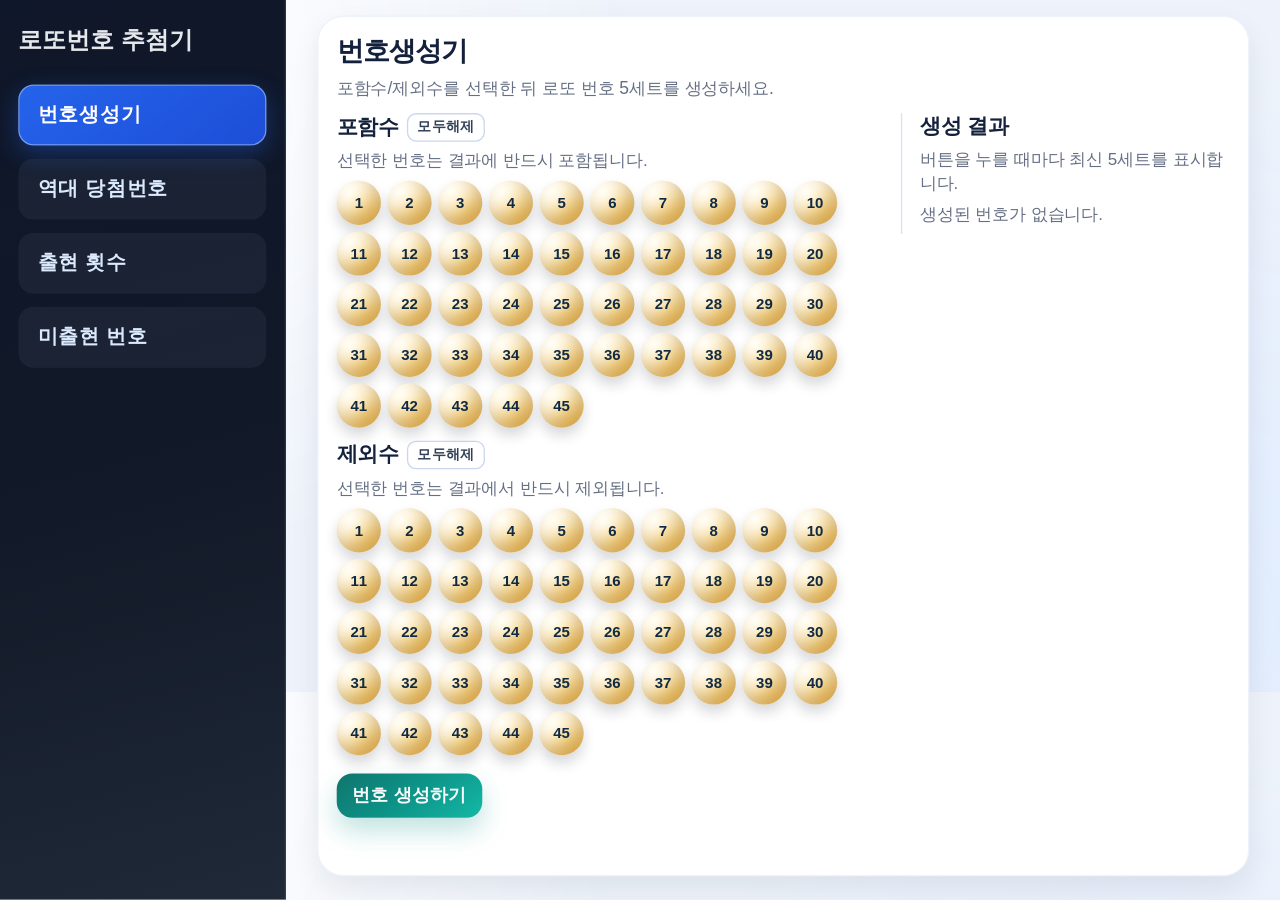
==== index.html @ a909a9fe "fix: optimize mobile-only layout without changing desktop" ====
<!DOCTYPE html>
<html lang="ko">
<head>
  <meta charset="UTF-8">
  <meta name="viewport" content="width=device-width, initial-scale=1.0">
  <title>로또번호 추첨기</title>
  <style>
    :root {
      --ui-scale: 1.3;
      --bg: #eef3fb;
      --panel: #ffffff;
      --sidebar-bg: #0f172a;
      --sidebar-active: #1d4ed8;
      --text: #14213d;
      --muted: #667085;
      --border: #d9e1ef;
      --warning: #d97706;
      --danger: #b91c1c;
      --success: #047857;
      --shadow: 0 10px 22px rgba(15, 23, 42, 0.08);
    }

    * {
      box-sizing: border-box;
    }

    body {
      margin: 0;
      font-family: "Noto Sans KR", "Malgun Gothic", "Apple SD Gothic Neo", sans-serif;
      color: var(--text);
      background:
        radial-gradient(circle at 10% 10%, #ffffff 0%, transparent 38%),
        radial-gradient(circle at 90% 90%, #e0ecff 0%, transparent 45%),
        var(--bg);
    }

    .app {
      min-height: calc(100vh / var(--ui-scale));
      display: flex;
      width: calc(100% / var(--ui-scale));
      transform: scale(var(--ui-scale));
      transform-origin: top left;
    }

    .sidebar {
      width: 220px;
      padding: 24px 16px;
      background: linear-gradient(165deg, #0f172a 0%, #111827 50%, #1f2937 100%);
      color: #e5e7eb;
      border-right: 1px solid rgba(148, 163, 184, 0.2);
    }

    .brand {
      margin: 0 0 22px;
      font-size: 1.15rem;
      font-weight: 700;
      letter-spacing: 0.02em;
    }

    .menu-list {
      display: flex;
      flex-direction: column;
      gap: 10px;
    }

    .menu-btn {
      width: 100%;
      padding: 12px 14px;
      border: 1px solid transparent;
      border-radius: 12px;
      background: rgba(148, 163, 184, 0.08);
      color: #dbeafe;
      text-align: left;
      font-size: 0.97rem;
      font-weight: 600;
      cursor: pointer;
      transition: all 0.18s ease;
    }

    .menu-btn:hover {
      background: rgba(148, 163, 184, 0.18);
      transform: translateY(-1px);
    }

    .menu-btn.active {
      background: linear-gradient(145deg, #2563eb 0%, #1d4ed8 100%);
      color: #ffffff;
      border-color: rgba(191, 219, 254, 0.5);
      box-shadow: 0 6px 18px rgba(37, 99, 235, 0.35);
    }

    main {
      flex: 1;
      padding: 18px clamp(12px, 2.2vw, 24px);
    }

    .content-card {
      width: min(1100px, 100%);
      margin: 0 auto;
      padding: clamp(14px, 2vw, 22px);
      border-radius: 20px;
      background: var(--panel);
      border: 1px solid #edf2fb;
      box-shadow: var(--shadow);
    }

    .page-title {
      margin: 0 0 6px;
      font-size: clamp(1.35rem, 2vw, 1.7rem);
      font-weight: 800;
    }

    .page-subtitle {
      margin: 0 0 14px;
      color: var(--muted);
      font-size: 0.9rem;
    }

    .generator-layout {
      display: grid;
      grid-template-columns: minmax(0, 1.65fr) minmax(240px, 1fr);
      gap: 16px;
      align-items: start;
    }

    .generator-controls {
      min-width: 0;
    }

    .generator-results-panel {
      min-width: 0;
      border-left: 1px solid var(--border);
      padding-left: 14px;
    }

    .number-group {
      margin-bottom: 14px;
    }

    .group-title-row {
      display: flex;
      align-items: center;
      justify-content: flex-start;
      gap: 6px;
      margin-bottom: 6px;
    }

    .group-header {
      margin: 0;
      font-size: 1rem;
      font-weight: 700;
    }

    .clear-group-btn {
      padding: 4px 8px;
      border: 1px solid #cad7ee;
      border-radius: 7px;
      background: #ffffff;
      color: #334155;
      font-size: 0.72rem;
      font-weight: 700;
      cursor: pointer;
      transition: all 0.15s ease;
    }

    .clear-group-btn:hover {
      background: #f2f6fd;
      border-color: #b8c9ea;
    }

    .group-hint {
      margin: 0 0 8px;
      color: var(--muted);
      font-size: 0.82rem;
    }

    .ball-grid {
      --ball-size: 40px;
      --ball-gap: 6px;
      display: grid;
      grid-template-columns: repeat(10, var(--ball-size));
      gap: var(--ball-gap);
      justify-content: start;
    }

    .ball-btn {
      width: var(--ball-size);
      height: var(--ball-size);
      margin: 0 auto;
      border: none;
      border-radius: 50%;
      font-size: 0.78rem;
      font-weight: 700;
      color: #102a43;
      cursor: pointer;
      position: relative;
      background: radial-gradient(circle at 28% 25%, #fffbe9 0%, #ffe39f 45%, #f5b53f 100%);
      box-shadow:
        inset -6px -8px 12px rgba(126, 84, 11, 0.28),
        inset 6px 8px 14px rgba(255, 255, 255, 0.7),
        0 6px 10px rgba(15, 23, 42, 0.17);
      transition: transform 0.14s ease, box-shadow 0.14s ease, filter 0.14s ease;
    }

    .ball-btn:hover {
      transform: translateY(-2px);
      filter: saturate(1.05);
    }

    .ball-btn:active {
      transform: translateY(0);
    }

    .ball-btn.include-selected {
      color: #f8fafc;
      background: radial-gradient(circle at 30% 28%, #dbeafe 0%, #3b82f6 52%, #1d4ed8 100%);
      box-shadow:
        inset -6px -8px 12px rgba(9, 43, 130, 0.35),
        inset 6px 8px 14px rgba(236, 245, 255, 0.45),
        0 8px 14px rgba(37, 99, 235, 0.36);
    }

    .ball-btn.exclude-selected {
      color: #fff7ed;
      background: radial-gradient(circle at 30% 28%, #fee2e2 0%, #ef4444 52%, #b91c1c 100%);
      box-shadow:
        inset -6px -8px 12px rgba(99, 11, 11, 0.38),
        inset 6px 8px 14px rgba(255, 243, 243, 0.36),
        0 8px 14px rgba(185, 28, 28, 0.33);
    }

    .generate-btn {
      margin-top: 4px;
      padding: 10px 16px;
      border: none;
      border-radius: 12px;
      background: linear-gradient(140deg, #0f766e 0%, #0d9488 50%, #14b8a6 100%);
      color: #f8fafc;
      font-size: 0.92rem;
      font-weight: 700;
      cursor: pointer;
      box-shadow: 0 10px 20px rgba(13, 148, 136, 0.26);
      transition: transform 0.16s ease, box-shadow 0.16s ease;
    }

    .generate-btn:hover {
      transform: translateY(-1px);
      box-shadow: 0 12px 24px rgba(13, 148, 136, 0.32);
    }

    .generate-btn:active {
      transform: translateY(0);
    }

    .message {
      min-height: 20px;
      margin: 8px 0 8px;
      font-size: 0.86rem;
      font-weight: 600;
    }

    .message.warning {
      color: var(--danger);
    }

    .message.info {
      color: var(--success);
    }

    .results {
      margin-top: 6px;
      display: grid;
      gap: 8px;
    }

    .results-title {
      margin: 0 0 6px;
      font-size: 1rem;
      font-weight: 700;
    }

    .result-row {
      padding: 8px 10px;
      border: 1px solid var(--border);
      border-radius: 12px;
      background: #f8fbff;
      display: flex;
      flex-wrap: nowrap;
      align-items: center;
      justify-content: space-between;
      gap: 8px;
    }

    .result-main {
      min-width: 0;
      display: flex;
      align-items: center;
      gap: 8px;
      flex: 1;
    }

    .result-label {
      min-width: 48px;
      font-size: 0.9rem;
      font-weight: 700;
      color: #1e3a8a;
    }

    .result-balls {
      display: flex;
      flex-wrap: wrap;
      gap: 6px;
    }

    .reroll-btn {
      flex-shrink: 0;
      margin-left: auto;
      padding: 6px 10px;
      border: 1px solid #c7d7f2;
      border-radius: 8px;
      background: #ffffff;
      color: #1d4ed8;
      font-size: 0.76rem;
      font-weight: 700;
      cursor: pointer;
      transition: all 0.15s ease;
    }

    .reroll-btn:hover {
      background: #eaf1ff;
      border-color: #aac3ee;
    }

    .mini-ball {
      width: 30px;
      height: 30px;
      border-radius: 50%;
      display: grid;
      place-items: center;
      font-size: 0.76rem;
      font-weight: 700;
      color: #ffffff;
      text-shadow: 0 1px 2px rgba(0, 0, 0, 0.2);
      background: radial-gradient(circle at 30% 28%, #ffe17f 0%, #f8b400 46%, #d59400 100%);
      box-shadow:
        inset -4px -5px 8px rgba(135, 94, 15, 0.3),
        inset 4px 5px 8px rgba(255, 248, 203, 0.62),
        0 3px 8px rgba(15, 23, 42, 0.14);
    }

    .mini-ball.range-1 {
      background: radial-gradient(circle at 30% 28%, #ffe17f 0%, #f8b400 46%, #d59400 100%);
      box-shadow:
        inset -4px -5px 8px rgba(135, 94, 15, 0.3),
        inset 4px 5px 8px rgba(255, 248, 203, 0.62),
        0 3px 8px rgba(15, 23, 42, 0.14);
    }

    .mini-ball.range-2 {
      background: radial-gradient(circle at 30% 28%, #86dcff 0%, #4db8eb 48%, #2a95c8 100%);
      box-shadow:
        inset -4px -5px 8px rgba(24, 111, 150, 0.35),
        inset 4px 5px 8px rgba(220, 244, 255, 0.58),
        0 3px 8px rgba(15, 23, 42, 0.14);
    }

    .mini-ball.range-3 {
      background: radial-gradient(circle at 30% 28%, #ff9fa7 0%, #f5656f 48%, #df4a55 100%);
      box-shadow:
        inset -4px -5px 8px rgba(145, 47, 55, 0.33),
        inset 4px 5px 8px rgba(255, 224, 228, 0.55),
        0 3px 8px rgba(15, 23, 42, 0.14);
    }

    .mini-ball.range-4 {
      background: radial-gradient(circle at 30% 28%, #c6cad1 0%, #969da7 48%, #787f88 100%);
      box-shadow:
        inset -4px -5px 8px rgba(83, 90, 101, 0.38),
        inset 4px 5px 8px rgba(236, 240, 246, 0.5),
        0 3px 8px rgba(15, 23, 42, 0.14);
    }

    .mini-ball.range-5 {
      background: radial-gradient(circle at 30% 28%, #b7ee70 0%, #8ecf3a 48%, #70ad23 100%);
      box-shadow:
        inset -4px -5px 8px rgba(75, 121, 26, 0.35),
        inset 4px 5px 8px rgba(234, 252, 208, 0.55),
        0 3px 8px rgba(15, 23, 42, 0.14);
    }

    .hidden {
      display: none;
    }

    .stats-status {
      min-height: 20px;
      margin: 4px 0 10px;
      font-size: 0.84rem;
      font-weight: 600;
      color: var(--muted);
    }

    .stats-status.loading {
      color: #1d4ed8;
    }

    .stats-status.warning {
      color: var(--danger);
    }

    .stats-list {
      display: grid;
      gap: 8px;
    }

    .stats-item {
      padding: 10px;
      border: 1px solid var(--border);
      border-radius: 12px;
      background: #f8fbff;
    }

    .stats-item-head {
      display: flex;
      align-items: baseline;
      justify-content: space-between;
      gap: 10px;
      margin-bottom: 8px;
    }

    .stats-round {
      font-size: 0.95rem;
      font-weight: 800;
      color: #1e3a8a;
    }

    .stats-date {
      font-size: 0.78rem;
      color: var(--muted);
    }

    .stats-number-row {
      display: flex;
      align-items: center;
      flex-wrap: wrap;
      gap: 6px;
    }

    .stats-plus {
      font-size: 0.82rem;
      font-weight: 700;
      color: #475569;
      margin: 0 1px;
    }

    .stats-empty {
      padding: 14px 10px;
      border: 1px dashed #cbd5e1;
      border-radius: 10px;
      text-align: center;
      color: #64748b;
      font-size: 0.85rem;
      font-weight: 600;
      background: #f8fafc;
    }

    .stats-sentinel {
      margin-top: 10px;
      padding: 10px 12px;
      border: 1px dashed #c5d3eb;
      border-radius: 10px;
      text-align: center;
      color: #5b6b82;
      font-size: 0.8rem;
      font-weight: 600;
      background: #f8fbff;
    }

    .frequency-toolbar {
      display: flex;
      align-items: center;
      gap: 8px;
      margin-bottom: 8px;
      flex-wrap: wrap;
    }

    .frequency-label {
      font-size: 0.84rem;
      font-weight: 700;
      color: #334155;
    }

    .frequency-select {
      min-width: 150px;
      padding: 7px 10px;
      border: 1px solid #cbd5e1;
      border-radius: 9px;
      background: #ffffff;
      color: #0f172a;
      font-size: 0.82rem;
      font-weight: 600;
      outline: none;
    }

    .frequency-select:focus {
      border-color: #4f8fe6;
      box-shadow: 0 0 0 3px rgba(79, 143, 230, 0.17);
    }

    .frequency-list {
      display: grid;
      grid-template-columns: repeat(10, minmax(0, 1fr));
      gap: 8px 6px;
    }

    .frequency-list .stats-empty {
      grid-column: 1 / -1;
    }

    .frequency-cell {
      display: flex;
      flex-direction: column;
      align-items: center;
      justify-content: center;
      gap: 4px;
      padding: 8px 4px;
      border: 1px solid var(--border);
      border-radius: 10px;
      background: #f8fbff;
    }

    .frequency-count-under {
      font-size: 0.74rem;
      font-weight: 800;
      color: #334155;
      line-height: 1.1;
      text-align: center;
    }

    .absence-list {
      display: grid;
      gap: 8px;
    }

    .absence-row {
      display: grid;
      grid-template-columns: 34px minmax(0, 1fr) 56px;
      align-items: center;
      gap: 10px;
      padding: 8px 10px;
      border: 1px solid var(--border);
      border-radius: 10px;
      background: #f8fbff;
    }

    .absence-bar-track {
      height: 10px;
      width: 100%;
      border-radius: 999px;
      background: #d8dee8;
      overflow: hidden;
    }

    .absence-bar-fill {
      height: 100%;
      border-radius: 999px;
      background: linear-gradient(90deg, #ff5b9c 0%, #ec4899 100%);
      box-shadow: 0 0 0 1px rgba(236, 72, 153, 0.15);
    }

    .absence-weeks {
      font-size: 0.84rem;
      font-weight: 800;
      color: #475569;
      text-align: right;
    }

    .absence-list .stats-empty {
      width: 100%;
    }

    /* 화면 높이가 낮은 데스크톱에서 스크롤 없이 버튼까지 보이도록 추가 압축한다. */
    @media (min-width: 901px) and (max-height: 920px) {
      .sidebar {
        padding: 18px 14px;
      }

      main {
        padding-top: 12px;
        padding-bottom: 12px;
      }

      .content-card {
        padding: 12px 14px;
      }

      .page-title {
        font-size: 1.28rem;
      }

      .page-subtitle {
        margin-bottom: 10px;
        font-size: 0.84rem;
      }

      .number-group {
        margin-bottom: 10px;
      }

      .group-hint {
        margin-bottom: 6px;
      }

      .clear-group-btn {
        padding: 3px 7px;
        font-size: 0.68rem;
      }

      .ball-grid {
        --ball-size: 34px;
        --ball-gap: 5px;
      }

      .ball-btn {
        font-size: 0.72rem;
      }

      .generate-btn {
        padding: 8px 12px;
        font-size: 0.86rem;
      }

      .message {
        min-height: 18px;
        margin-top: 6px;
      }

      .reroll-btn {
        padding: 5px 8px;
        font-size: 0.72rem;
      }
    }

    @media (max-width: 900px) {
      body {
        overflow-x: hidden;
      }

      .app {
        min-height: 100vh;
        width: 100%;
        transform: none;
        transform-origin: initial;
        flex-direction: column;
      }

      .sidebar {
        width: 100%;
        padding: 12px 10px 10px;
        border-right: none;
        border-bottom: 1px solid rgba(148, 163, 184, 0.2);
      }

      .brand {
        margin: 0 0 10px;
        font-size: 1rem;
      }

      .menu-list {
        flex-direction: row;
        gap: 6px;
        flex-wrap: wrap;
      }

      .menu-btn {
        text-align: center;
        padding: 9px 8px;
        font-size: 0.82rem;
        flex: 1 1 calc(50% - 3px);
      }

      main {
        padding: 12px 10px 14px;
      }

      .content-card {
        width: 100%;
        padding: 12px 10px;
        border-radius: 14px;
      }

      .page-title {
        font-size: 1.16rem;
      }

      .page-subtitle {
        font-size: 0.78rem;
        margin-bottom: 10px;
      }

      .generator-layout {
        grid-template-columns: 1fr;
        gap: 12px;
      }

      .generator-results-panel {
        border-left: none;
        border-top: 1px solid var(--border);
        padding-left: 0;
        padding-top: 12px;
      }

      .ball-grid {
        --ball-size: 26px;
        --ball-gap: 3px;
      }

      .ball-btn {
        font-size: 0.62rem;
      }

      .group-title-row {
        justify-content: space-between;
      }

      .group-hint {
        font-size: 0.76rem;
      }

      .clear-group-btn {
        padding: 4px 7px;
        font-size: 0.68rem;
      }

      .generate-btn {
        width: 100%;
      }

      .result-row {
        flex-wrap: wrap;
      }

      .result-main {
        width: 100%;
      }

      .reroll-btn {
        margin-left: 0;
      }

      .absence-row {
        grid-template-columns: 30px minmax(0, 1fr) 48px;
        gap: 8px;
        padding: 7px 8px;
      }

      .absence-weeks {
        font-size: 0.8rem;
      }

      .frequency-list {
        grid-template-columns: repeat(5, minmax(0, 1fr));
      }
    }

    @media (max-width: 480px) {
      .ball-grid {
        --ball-size: 23px;
        --ball-gap: 2px;
      }

      .ball-btn {
        font-size: 0.56rem;
      }

      .mini-ball {
        width: 26px;
        height: 26px;
        font-size: 0.68rem;
      }
    }
  </style>
</head>
<body>
  <div class="app">
    <aside class="sidebar">
      <h1 class="brand">로또번호 추첨기</h1>
      <nav class="menu-list" aria-label="메뉴">
        <button class="menu-btn active" data-menu="generator" type="button">번호생성기</button>
        <button class="menu-btn" data-menu="stats" type="button">역대 당첨번호</button>
        <button class="menu-btn" data-menu="frequency" type="button">출현 횟수</button>
        <button class="menu-btn" data-menu="absence" type="button">미출현 번호</button>
      </nav>
    </aside>

    <main>
      <section id="generatorView" class="content-card">
        <h2 class="page-title">번호생성기</h2>
        <p class="page-subtitle">포함수/제외수를 선택한 뒤 로또 번호 5세트를 생성하세요.</p>

        <div class="generator-layout">
          <div class="generator-controls">
            <div class="number-group">
              <div class="group-title-row">
                <h3 class="group-header">포함수</h3>
                <button id="includeClearBtn" class="clear-group-btn" type="button">모두해제</button>
              </div>
              <p class="group-hint">선택한 번호는 결과에 반드시 포함됩니다.</p>
              <div id="includeGrid" class="ball-grid" aria-label="포함수 선택"></div>
            </div>

            <div class="number-group">
              <div class="group-title-row">
                <h3 class="group-header">제외수</h3>
                <button id="excludeClearBtn" class="clear-group-btn" type="button">모두해제</button>
              </div>
              <p class="group-hint">선택한 번호는 결과에서 반드시 제외됩니다.</p>
              <div id="excludeGrid" class="ball-grid" aria-label="제외수 선택"></div>
            </div>

            <button id="generateBtn" class="generate-btn" type="button">번호 생성하기</button>
            <div id="message" class="message" role="status" aria-live="polite"></div>
          </div>

          <div class="generator-results-panel">
            <h3 class="results-title">생성 결과</h3>
            <p class="group-hint">버튼을 누를 때마다 최신 5세트를 표시합니다.</p>
            <div id="results" class="results" aria-label="생성 결과"></div>
          </div>
        </div>
      </section>

      <section id="statsView" class="content-card hidden">
        <h2 class="page-title">역대 당첨번호</h2>
        <p class="page-subtitle">최신 30회차부터 시작해, 아래로 스크롤하면 이전 회차를 30개씩 추가로 표시합니다.</p>
        <div id="statsStatus" class="stats-status">통계 데이터를 준비 중입니다.</div>
        <div id="statsList" class="stats-list" aria-label="역대 당첨번호 목록"></div>
        <div id="statsSentinel" class="stats-sentinel">아래로 스크롤하면 이전 회차를 더 불러옵니다.</div>
      </section>

      <section id="frequencyView" class="content-card hidden">
        <h2 class="page-title">출현 횟수</h2>
        <p class="page-subtitle">선택한 구간의 당첨번호(보너스 제외) 출현 횟수를 많은 순으로 보여줍니다.</p>
        <div class="frequency-toolbar">
          <label for="frequencyRange" class="frequency-label">조회 구간</label>
          <select id="frequencyRange" class="frequency-select" aria-label="출현 횟수 조회 구간">
            <option value="5">최근 5회차</option>
            <option value="10">최근 10회차</option>
            <option value="15">최근 15회차</option>
            <option value="30">최근 30회차</option>
            <option value="50">최근 50회차</option>
            <option value="100">최근 100회차</option>
            <option value="all" selected>전체회차</option>
          </select>
        </div>
        <div id="frequencyStatus" class="stats-status">출현 횟수 데이터를 준비 중입니다.</div>
        <div id="frequencyList" class="frequency-list" aria-label="출현 횟수 목록"></div>
      </section>

      <section id="absenceView" class="content-card hidden">
        <h2 class="page-title">미출현 번호</h2>
        <p class="page-subtitle">최신 회차 기준으로 각 번호가 최근 몇 주째 나오지 않았는지 내림차순으로 보여줍니다.</p>
        <div id="absenceStatus" class="stats-status">미출현 번호 데이터를 준비 중입니다.</div>
        <div id="absenceList" class="absence-list" aria-label="미출현 번호 목록"></div>
      </section>
    </main>
  </div>

  <script src="./lotto-history-snapshot.js"></script>
  <script>
    // 화면 상태와 선택 번호 상태를 한 곳에서 관리한다.
    const state = {
      activeMenu: "generator",
      includeSet: new Set(),
      excludeSet: new Set(),
      resultSets: [],
      alertMessage: "",
      statsHistory: [],
      statsLoaded: false,
      statsLoading: false,
      statsError: "",
      statsWarning: "",
      statsVisibleCount: 30,
      frequencyRange: "all"
    };

    const LOTTO_API_ENDPOINT = "https://www.dhlottery.co.kr/common.do?method=getLottoNumber&drwNo=";
    const STATS_SNAPSHOT_URL = "./lotto-history.json";
    const STATS_CACHE_KEY = "lotto-history-rounds-v2";
    const STATS_PAGE_SIZE = 30;

    const menuButtons = document.querySelectorAll(".menu-btn");
    const generatorView = document.getElementById("generatorView");
    const statsView = document.getElementById("statsView");
    const frequencyView = document.getElementById("frequencyView");
    const absenceView = document.getElementById("absenceView");
    const includeGrid = document.getElementById("includeGrid");
    const excludeGrid = document.getElementById("excludeGrid");
    const includeClearBtn = document.getElementById("includeClearBtn");
    const excludeClearBtn = document.getElementById("excludeClearBtn");
    const generateBtn = document.getElementById("generateBtn");
    const messageEl = document.getElementById("message");
    const resultsEl = document.getElementById("results");
    const statsStatusEl = document.getElementById("statsStatus");
    const statsListEl = document.getElementById("statsList");
    const statsSentinelEl = document.getElementById("statsSentinel");
    const frequencyRangeEl = document.getElementById("frequencyRange");
    const frequencyStatusEl = document.getElementById("frequencyStatus");
    const frequencyListEl = document.getElementById("frequencyList");
    const absenceStatusEl = document.getElementById("absenceStatus");
    const absenceListEl = document.getElementById("absenceList");
    let statsObserver = null;

    // 1~45 번호 공 버튼을 만들어 각 영역에 렌더링한다.
    function buildBallGrid(container, type) {
      const fragment = document.createDocumentFragment();

      for (let num = 1; num <= 45; num += 1) {
        const button = document.createElement("button");
        button.type = "button";
        button.className = "ball-btn";
        button.textContent = String(num);
        button.dataset.number = String(num);
        button.dataset.type = type;
        button.setAttribute("aria-label", `${type === "include" ? "포함수" : "제외수"} ${num}`);
        fragment.appendChild(button);
      }

      container.appendChild(fragment);
    }

    // 포함수/제외수 선택 상태를 버튼 스타일에 반영한다.
    function renderBallSelections() {
      includeGrid.querySelectorAll(".ball-btn").forEach((btn) => {
        const number = Number(btn.dataset.number);
        btn.classList.toggle("include-selected", state.includeSet.has(number));
      });

      excludeGrid.querySelectorAll(".ball-btn").forEach((btn) => {
        const number = Number(btn.dataset.number);
        btn.classList.toggle("exclude-selected", state.excludeSet.has(number));
      });
    }

    function renderMenu() {
      menuButtons.forEach((btn) => {
        btn.classList.toggle("active", btn.dataset.menu === state.activeMenu);
      });

      generatorView.classList.toggle("hidden", state.activeMenu !== "generator");
      statsView.classList.toggle("hidden", state.activeMenu !== "stats");
      frequencyView.classList.toggle("hidden", state.activeMenu !== "frequency");
      absenceView.classList.toggle("hidden", state.activeMenu !== "absence");
    }

    function showMessage(text, mode = "warning") {
      state.alertMessage = text;
      messageEl.textContent = text;
      messageEl.className = `message ${mode}`;
    }

    function clearMessage() {
      state.alertMessage = "";
      messageEl.textContent = "";
      messageEl.className = "message";
    }

    function setStatsStatus(text, mode = "") {
      statsStatusEl.textContent = text;
      statsStatusEl.className = `stats-status${mode ? ` ${mode}` : ""}`;
    }

    function setFrequencyStatus(text, mode = "") {
      frequencyStatusEl.textContent = text;
      frequencyStatusEl.className = `stats-status${mode ? ` ${mode}` : ""}`;
    }

    function setAbsenceStatus(text, mode = "") {
      absenceStatusEl.textContent = text;
      absenceStatusEl.className = `stats-status${mode ? ` ${mode}` : ""}`;
    }

    function loadStatsCache() {
      try {
        const raw = localStorage.getItem(STATS_CACHE_KEY);
        if (!raw) {
          return;
        }

        const parsed = JSON.parse(raw);
        if (!Array.isArray(parsed.rounds)) {
          return;
        }

        const sanitized = parsed.rounds
          .map((item) => ({
            round: Number(item.round),
            date: String(item.date || ""),
            numbers: Array.isArray(item.numbers) ? item.numbers.map((n) => Number(n)).filter((n) => Number.isInteger(n)) : [],
            bonus: Number(item.bonus)
          }))
          .filter((item) => Number.isInteger(item.round) && item.round > 0 && item.numbers.length === 6 && Number.isInteger(item.bonus))
          .sort((a, b) => a.round - b.round);

        state.statsHistory = sanitized;
        state.statsLoaded = sanitized.length > 0;
      } catch (_) {
        // 캐시 파싱 실패 시 무시하고 새로 로드한다.
      }
    }

    function normalizeStatsRounds(rounds) {
      return rounds
        .map((item) => ({
          round: Number(item.round),
          date: String(item.date || ""),
          numbers: Array.isArray(item.numbers) ? item.numbers.map((n) => Number(n)).filter((n) => Number.isInteger(n)) : [],
          bonus: Number(item.bonus)
        }))
        .filter((item) => Number.isInteger(item.round) && item.round > 0 && item.numbers.length === 6 && Number.isInteger(item.bonus))
        .sort((a, b) => a.round - b.round);
    }

    async function loadStatsSnapshot() {
      // 1) file:// 환경에서도 안정적으로 동작하도록 JS 전역 스냅샷을 먼저 사용한다.
      const inlineSnapshot = typeof window !== "undefined" ? window.LOTTO_HISTORY_SNAPSHOT : null;
      if (inlineSnapshot && Array.isArray(inlineSnapshot.rounds)) {
        const sanitizedInline = normalizeStatsRounds(inlineSnapshot.rounds);
        if (sanitizedInline.length > 0) {
          state.statsHistory = sanitizedInline;
          state.statsLoaded = true;
          saveStatsCache();
          return;
        }
      }

      // 2) 전역 스냅샷이 없을 때만 JSON 파일 fetch를 시도한다.
      const response = await fetch(STATS_SNAPSHOT_URL, { cache: "no-store" });
      if (!response.ok) {
        throw new Error("로컬 스냅샷 파일을 읽을 수 없습니다.");
      }

      const parsed = await response.json();
      if (!parsed || !Array.isArray(parsed.rounds)) {
        throw new Error("로컬 스냅샷 형식이 올바르지 않습니다.");
      }

      const sanitized = normalizeStatsRounds(parsed.rounds);

      if (sanitized.length === 0) {
        throw new Error("로컬 스냅샷에 유효한 회차 데이터가 없습니다.");
      }

      state.statsHistory = sanitized;
      state.statsLoaded = true;
      saveStatsCache();
    }

    function saveStatsCache() {
      try {
        localStorage.setItem(
          STATS_CACHE_KEY,
          JSON.stringify({
            savedAt: new Date().toISOString(),
            rounds: state.statsHistory
          })
        );
      } catch (_) {
        // 저장 공간 부족 등의 오류는 무시한다.
      }
    }

    function mergeStatsHistory(nextRounds) {
      const map = new Map();
      state.statsHistory.forEach((item) => {
        map.set(item.round, item);
      });
      nextRounds.forEach((item) => {
        map.set(item.round, item);
      });
      state.statsHistory = [...map.values()].sort((a, b) => a.round - b.round);
    }

    async function fetchLottoRound(roundNo) {
      const response = await fetch(`${LOTTO_API_ENDPOINT}${roundNo}`, { cache: "no-store" });
      const raw = await response.text();

      if (raw.trim().startsWith("<")) {
        throw new Error("동행복권 서버가 JSON 대신 차단/대기 HTML을 반환했습니다.");
      }

      let data;
      try {
        data = JSON.parse(raw);
      } catch (_) {
        throw new Error("동행복권 응답이 JSON 형식이 아니어서 데이터를 읽을 수 없습니다.");
      }

      if (data.returnValue !== "success") {
        return null;
      }

      const numbers = [
        Number(data.drwtNo1),
        Number(data.drwtNo2),
        Number(data.drwtNo3),
        Number(data.drwtNo4),
        Number(data.drwtNo5),
        Number(data.drwtNo6)
      ];
      const bonus = Number(data.bnusNo);
      const round = Number(data.drwNo);

      if (!Number.isInteger(round) || round <= 0 || numbers.some((n) => !Number.isInteger(n)) || !Number.isInteger(bonus)) {
        return null;
      }

      return {
        round,
        date: String(data.drwNoDate || ""),
        numbers: numbers.sort((a, b) => a - b),
        bonus
      };
    }

    async function fetchAllRoundsFrom(startRound) {
      const collected = [];
      let roundNo = startRound;
      let failStreak = 0;

      while (failStreak < 2) {
        const roundData = await fetchLottoRound(roundNo);

        if (!roundData) {
          failStreak += 1;
          roundNo += 1;
          continue;
        }

        failStreak = 0;
        collected.push(roundData);
        roundNo += 1;

        // 장시간 루프에서 브라우저가 멈춘 것처럼 보이지 않도록 주기적으로 양보한다.
        if (collected.length % 20 === 0) {
          await new Promise((resolve) => setTimeout(resolve, 0));
        }
      }

      return collected;
    }

    function renderStats() {
      statsListEl.innerHTML = "";
      const totalCount = state.statsHistory.length;
      const visibleCount = Math.min(state.statsVisibleCount, totalCount);

      if (state.statsLoading) {
        const loadedCount = totalCount;
        const loadingText = loadedCount > 0
          ? `1회차부터 전체 회차 데이터를 확인 중입니다... (현재 ${loadedCount}회차 확보)`
          : "1회차부터 전체 회차 데이터를 불러오는 중입니다...";
        setStatsStatus(loadingText, "loading");
      } else if (state.statsError) {
        setStatsStatus(state.statsError, "warning");
      } else if (state.statsWarning) {
        setStatsStatus(state.statsWarning, "warning");
      } else if (state.statsLoaded) {
        if (visibleCount < totalCount) {
          setStatsStatus(`총 ${totalCount}회차 중 최신 ${visibleCount}회차를 표시 중입니다. 아래로 스크롤하면 30개씩 더 표시됩니다.`);
        } else {
          setStatsStatus(`총 ${totalCount}회차 전체를 표시 중입니다.`);
        }
      } else {
        setStatsStatus("통계 데이터를 아직 불러오지 않았습니다.");
      }

      const sortedByLatest = [...state.statsHistory].sort((a, b) => b.round - a.round);
      const visibleRounds = sortedByLatest.slice(0, visibleCount);

      if (visibleRounds.length === 0) {
        const empty = document.createElement("div");
        empty.className = "stats-empty";
        empty.textContent = "표시할 통계 데이터가 없습니다.";
        statsListEl.appendChild(empty);
        statsSentinelEl.classList.add("hidden");
        return;
      }

      visibleRounds.forEach((roundData) => {
        const card = document.createElement("article");
        card.className = "stats-item";

        const head = document.createElement("div");
        head.className = "stats-item-head";

        const round = document.createElement("strong");
        round.className = "stats-round";
        round.textContent = `${roundData.round}회`;

        const date = document.createElement("span");
        date.className = "stats-date";
        date.textContent = roundData.date;

        const numberRow = document.createElement("div");
        numberRow.className = "stats-number-row";

        roundData.numbers.forEach((num) => {
          const ball = document.createElement("span");
          ball.className = `mini-ball ${getMiniBallRangeClass(num)}`;
          ball.textContent = String(num);
          numberRow.appendChild(ball);
        });

        const plus = document.createElement("span");
        plus.className = "stats-plus";
        plus.textContent = "+";

        const bonusBall = document.createElement("span");
        bonusBall.className = `mini-ball ${getMiniBallRangeClass(roundData.bonus)}`;
        bonusBall.textContent = String(roundData.bonus);

        numberRow.appendChild(plus);
        numberRow.appendChild(bonusBall);
        head.appendChild(round);
        head.appendChild(date);
        card.appendChild(head);
        card.appendChild(numberRow);
        statsListEl.appendChild(card);
      });

      if (visibleCount < totalCount) {
        statsSentinelEl.classList.remove("hidden");
        statsSentinelEl.textContent = `아래로 스크롤하면 이전 회차 30개를 더 표시합니다. (${visibleCount}/${totalCount})`;
      } else {
        statsSentinelEl.classList.remove("hidden");
        statsSentinelEl.textContent = `모든 회차를 표시했습니다. (${totalCount}/${totalCount})`;
      }
    }

    function expandStatsVisibleCount() {
      if (state.statsLoading) {
        return false;
      }

      const totalCount = state.statsHistory.length;
      if (state.statsVisibleCount >= totalCount) {
        return false;
      }

      state.statsVisibleCount = Math.min(totalCount, state.statsVisibleCount + STATS_PAGE_SIZE);
      renderStats();
      return true;
    }

    function getFrequencyTargetRounds() {
      const latestSorted = [...state.statsHistory].sort((a, b) => b.round - a.round);
      if (state.frequencyRange === "all") {
        return latestSorted;
      }

      const count = Number(state.frequencyRange);
      if (!Number.isInteger(count) || count <= 0) {
        return latestSorted;
      }

      return latestSorted.slice(0, count);
    }

    function renderFrequency() {
      frequencyListEl.innerHTML = "";

      if (state.statsLoading) {
        setFrequencyStatus("회차 데이터를 불러오는 중입니다...", "loading");
        return;
      }

      if (state.statsError) {
        setFrequencyStatus(state.statsError, "warning");
        return;
      }

      if (state.statsHistory.length === 0) {
        setFrequencyStatus("출현 횟수 데이터를 아직 불러오지 않았습니다.");
        const empty = document.createElement("div");
        empty.className = "stats-empty";
        empty.textContent = "표시할 데이터가 없습니다.";
        frequencyListEl.appendChild(empty);
        return;
      }

      const targetRounds = getFrequencyTargetRounds();
      const counts = Array(46).fill(0);

      targetRounds.forEach((roundData) => {
        roundData.numbers.forEach((num) => {
          if (num >= 1 && num <= 45) {
            counts[num] += 1;
          }
        });
      });

      const rows = [];
      for (let num = 1; num <= 45; num += 1) {
        rows.push({ number: num, count: counts[num] });
      }

      rows.sort((a, b) => {
        if (b.count !== a.count) {
          return b.count - a.count;
        }
        return a.number - b.number;
      });

      const rangeLabel = state.frequencyRange === "all"
        ? "전체회차"
        : `최근 ${state.frequencyRange}회차`;
      const firstRound = targetRounds[targetRounds.length - 1]?.round;
      const lastRound = targetRounds[0]?.round;
      const warningSuffix = state.statsWarning ? ` (${state.statsWarning})` : "";
      if (firstRound && lastRound) {
        setFrequencyStatus(`${rangeLabel} 기준 (${firstRound}회~${lastRound}회) 출현 횟수입니다.${warningSuffix}`);
      } else {
        setFrequencyStatus(`${rangeLabel} 기준 출현 횟수입니다.${warningSuffix}`);
      }

      rows.forEach((row) => {
        const cell = document.createElement("div");
        cell.className = "frequency-cell";

        const ball = document.createElement("span");
        ball.className = `mini-ball ${getMiniBallRangeClass(row.number)}`;
        ball.textContent = String(row.number);

        const count = document.createElement("span");
        count.className = "frequency-count-under";
        count.textContent = `${row.count}회`;

        cell.appendChild(ball);
        cell.appendChild(count);
        frequencyListEl.appendChild(cell);
      });
    }

    function renderAbsence() {
      absenceListEl.innerHTML = "";

      if (state.statsLoading) {
        setAbsenceStatus("회차 데이터를 불러오는 중입니다...", "loading");
        return;
      }

      if (state.statsError) {
        setAbsenceStatus(state.statsError, "warning");
        return;
      }

      if (state.statsHistory.length === 0) {
        setAbsenceStatus("미출현 번호 데이터를 아직 불러오지 않았습니다.");
        const empty = document.createElement("div");
        empty.className = "stats-empty";
        empty.textContent = "표시할 데이터가 없습니다.";
        absenceListEl.appendChild(empty);
        return;
      }

      const latestSorted = [...state.statsHistory].sort((a, b) => b.round - a.round);
      const rows = [];

      for (let num = 1; num <= 45; num += 1) {
        let missingWeeks = latestSorted.length;

        for (let idx = 0; idx < latestSorted.length; idx += 1) {
          if (latestSorted[idx].numbers.includes(num)) {
            missingWeeks = idx;
            break;
          }
        }

        rows.push({ number: num, missingWeeks });
      }

      rows.sort((a, b) => {
        if (b.missingWeeks !== a.missingWeeks) {
          return b.missingWeeks - a.missingWeeks;
        }
        return a.number - b.number;
      });

      const latestRound = latestSorted[0]?.round;
      const warningSuffix = state.statsWarning ? ` (${state.statsWarning})` : "";
      if (latestRound) {
        setAbsenceStatus(`최신 ${latestRound}회차 기준 미출현 기간(주) 순위입니다.${warningSuffix}`);
      } else {
        setAbsenceStatus(`미출현 기간(주) 순위입니다.${warningSuffix}`);
      }

      const maxMissingWeeks = rows[0]?.missingWeeks || 0;

      rows.forEach((row) => {
        const rowEl = document.createElement("div");
        rowEl.className = "absence-row";

        const ball = document.createElement("span");
        ball.className = `mini-ball ${getMiniBallRangeClass(row.number)}`;
        ball.textContent = String(row.number);

        const track = document.createElement("div");
        track.className = "absence-bar-track";

        const fill = document.createElement("div");
        fill.className = "absence-bar-fill";
        const ratio = maxMissingWeeks === 0 ? 0 : (row.missingWeeks / maxMissingWeeks) * 100;
        const visibleRatio = row.missingWeeks > 0 ? Math.max(ratio, 4) : 0;
        fill.style.width = `${visibleRatio}%`;
        track.appendChild(fill);

        const missing = document.createElement("span");
        missing.className = "absence-weeks";
        missing.textContent = `${row.missingWeeks}주`;

        rowEl.appendChild(ball);
        rowEl.appendChild(track);
        rowEl.appendChild(missing);
        absenceListEl.appendChild(rowEl);
      });
    }

    function initStatsInfiniteScroll() {
      if (!statsSentinelEl || typeof IntersectionObserver !== "function") {
        return;
      }

      statsObserver = new IntersectionObserver(
        (entries) => {
          const hit = entries.some((entry) => entry.isIntersecting);
          if (!hit || state.activeMenu !== "stats") {
            return;
          }
          expandStatsVisibleCount();
        },
        {
          root: null,
          rootMargin: "0px 0px 280px 0px",
          threshold: 0
        }
      );

      statsObserver.observe(statsSentinelEl);
    }

    async function ensureStatsDataLoaded() {
      if (state.statsLoading) {
        return;
      }

      if (state.statsVisibleCount < STATS_PAGE_SIZE) {
        state.statsVisibleCount = STATS_PAGE_SIZE;
      }

      if (state.statsHistory.length === 0 && !state.statsLoaded) {
        loadStatsCache();
      }

      if (state.statsHistory.length === 0 && !state.statsLoaded) {
        try {
          await loadStatsSnapshot();
        } catch (_) {
          // 스냅샷 로드 실패 시 공식 API만으로 계속 시도한다.
        }
      }

      state.statsError = "";
      state.statsWarning = "";
      renderStats();
      state.statsLoading = true;
      renderStats();

      try {
        const startRound = state.statsHistory.length > 0
          ? state.statsHistory[state.statsHistory.length - 1].round + 1
          : 1;

        const fetched = await fetchAllRoundsFrom(startRound);
        if (fetched.length > 0) {
          mergeStatsHistory(fetched);
          saveStatsCache();
        }

        if (state.statsHistory.length === 0) {
          state.statsError = "통계 데이터를 불러오지 못했습니다. 잠시 후 다시 시도해 주세요.";
        } else {
          state.statsLoaded = true;
        }
      } catch (error) {
        if (state.statsHistory.length > 0) {
          state.statsLoaded = true;
          const lastRound = state.statsHistory[state.statsHistory.length - 1].round;
          state.statsWarning = `동행복권 서버 응답 제한으로 저장된 데이터(${lastRound}회차 기준)를 표시합니다.`;
        } else {
          const isNetworkLike = error instanceof TypeError;
          state.statsError = isNetworkLike
            ? "통계 데이터를 불러오지 못했습니다. 네트워크 또는 CORS 제한을 확인해 주세요."
            : String(error.message || "통계 데이터를 불러오지 못했습니다.");
        }
      } finally {
        state.statsLoading = false;
        renderStats();
        renderFrequency();
        renderAbsence();
      }
    }

    // 생성 결과 번호를 5개 구간(1-10, 11-20, 21-30, 31-40, 41-45) 색상으로 매핑한다.
    function getMiniBallRangeClass(number) {
      if (number <= 10) return "range-1";
      if (number <= 20) return "range-2";
      if (number <= 30) return "range-3";
      if (number <= 40) return "range-4";
      return "range-5";
    }

    function renderResults() {
      resultsEl.innerHTML = "";

      if (state.resultSets.length === 0) {
        const emptyText = document.createElement("p");
        emptyText.className = "group-hint";
        emptyText.textContent = "생성된 번호가 없습니다.";
        resultsEl.appendChild(emptyText);
        return;
      }

      state.resultSets.forEach((set, idx) => {
        const row = document.createElement("div");
        row.className = "result-row";

        const rowMain = document.createElement("div");
        rowMain.className = "result-main";

        const label = document.createElement("span");
        label.className = "result-label";
        label.textContent = `${idx + 1}세트`;

        const balls = document.createElement("div");
        balls.className = "result-balls";

        set.forEach((number) => {
          const miniBall = document.createElement("span");
          miniBall.className = `mini-ball ${getMiniBallRangeClass(number)}`;
          miniBall.textContent = String(number);
          balls.appendChild(miniBall);
        });

        const rerollButton = document.createElement("button");
        rerollButton.type = "button";
        rerollButton.className = "reroll-btn";
        rerollButton.dataset.index = String(idx);
        rerollButton.textContent = "다시 생성";

        rowMain.appendChild(label);
        rowMain.appendChild(balls);
        row.appendChild(rowMain);
        row.appendChild(rerollButton);
        resultsEl.appendChild(row);
      });
    }

    // 배열에서 count개를 겹치지 않게 무작위로 뽑는다.
    function pickRandomUnique(source, count) {
      const pool = [...source];

      for (let i = pool.length - 1; i > 0; i -= 1) {
        const j = Math.floor(Math.random() * (i + 1));
        [pool[i], pool[j]] = [pool[j], pool[i]];
      }

      return pool.slice(0, count);
    }

    // 현재 포함수/제외수 기준으로 번호 1세트를 만들 수 있는지 검증한다.
    function getGenerationBase() {
      const includeNumbers = [...state.includeSet];
      const includeCount = includeNumbers.length;

      if (includeCount > 6) {
        return { ok: false, error: "포함수는 최대 6개까지 선택할 수 있습니다." };
      }

      const needed = 6 - includeCount;
      const candidatePool = [];

      for (let num = 1; num <= 45; num += 1) {
        if (!state.includeSet.has(num) && !state.excludeSet.has(num)) {
          candidatePool.push(num);
        }
      }

      if (candidatePool.length < needed) {
        return { ok: false, error: "포함수/제외수 조건으로는 번호를 6개 채울 수 없습니다." };
      }

      return { ok: true, includeNumbers, candidatePool, needed };
    }

    // 검증된 기반 정보에서 번호 1세트를 생성한다.
    function buildOneSet(base) {
      const randomNumbers = pickRandomUnique(base.candidatePool, base.needed);
      return [...base.includeNumbers, ...randomNumbers].sort((a, b) => a - b);
    }

    // 번호 버튼 클릭 시 포함수/제외수 중복을 자동 해제해 충돌을 막는다.
    function handleBallClick(event) {
      const target = event.target;
      if (!(target instanceof HTMLButtonElement)) {
        return;
      }

      const number = Number(target.dataset.number);
      const type = target.dataset.type;

      if (type === "include") {
        if (state.includeSet.has(number)) {
          state.includeSet.delete(number);
        } else {
          state.includeSet.add(number);
          state.excludeSet.delete(number);
        }
      } else {
        if (state.excludeSet.has(number)) {
          state.excludeSet.delete(number);
        } else {
          state.excludeSet.add(number);
          state.includeSet.delete(number);
        }
      }

      clearMessage();
      renderBallSelections();
    }

    function clearNumberGroup(type) {
      if (type === "include") {
        state.includeSet.clear();
      } else if (type === "exclude") {
        state.excludeSet.clear();
      } else {
        return;
      }

      clearMessage();
      renderBallSelections();
    }

    function regenerateSingleSet(index) {
      if (index < 0 || index >= state.resultSets.length) {
        return;
      }

      const base = getGenerationBase();
      if (!base.ok) {
        showMessage(base.error, "warning");
        return;
      }

      state.resultSets[index] = buildOneSet(base);
      renderResults();
      showMessage(`${index + 1}세트를 다시 생성했습니다.`, "info");
    }

    function handleResultActionClick(event) {
      const target = event.target;
      if (!(target instanceof HTMLButtonElement)) {
        return;
      }

      if (!target.classList.contains("reroll-btn")) {
        return;
      }

      const index = Number(target.dataset.index);
      if (Number.isNaN(index)) {
        return;
      }

      regenerateSingleSet(index);
    }

    function generateSets() {
      const base = getGenerationBase();
      if (!base.ok) {
        state.resultSets = [];
        renderResults();
        showMessage(base.error, "warning");
        return;
      }

      const sets = [];

      for (let i = 0; i < 5; i += 1) {
        sets.push(buildOneSet(base));
      }

      state.resultSets = sets;
      renderResults();
      showMessage("번호 5세트를 생성했습니다.", "info");
    }

    function initMenu() {
      menuButtons.forEach((btn) => {
        btn.addEventListener("click", () => {
          state.activeMenu = btn.dataset.menu || "generator";
          renderMenu();
          if (
            state.activeMenu === "stats"
            || state.activeMenu === "frequency"
            || state.activeMenu === "absence"
          ) {
            ensureStatsDataLoaded();
          }
          if (state.activeMenu === "frequency") {
            renderFrequency();
          }
          if (state.activeMenu === "absence") {
            renderAbsence();
          }
        });
      });
    }

    function init() {
      buildBallGrid(includeGrid, "include");
      buildBallGrid(excludeGrid, "exclude");
      includeGrid.addEventListener("click", handleBallClick);
      excludeGrid.addEventListener("click", handleBallClick);
      includeClearBtn.addEventListener("click", () => clearNumberGroup("include"));
      excludeClearBtn.addEventListener("click", () => clearNumberGroup("exclude"));
      generateBtn.addEventListener("click", generateSets);
      resultsEl.addEventListener("click", handleResultActionClick);
      frequencyRangeEl.addEventListener("change", () => {
        state.frequencyRange = frequencyRangeEl.value;
        renderFrequency();
      });
      initMenu();
      initStatsInfiniteScroll();
      renderMenu();
      renderBallSelections();
      renderResults();
      renderStats();
      renderFrequency();
      renderAbsence();
    }

    init();
  </script>
</body>
</html>
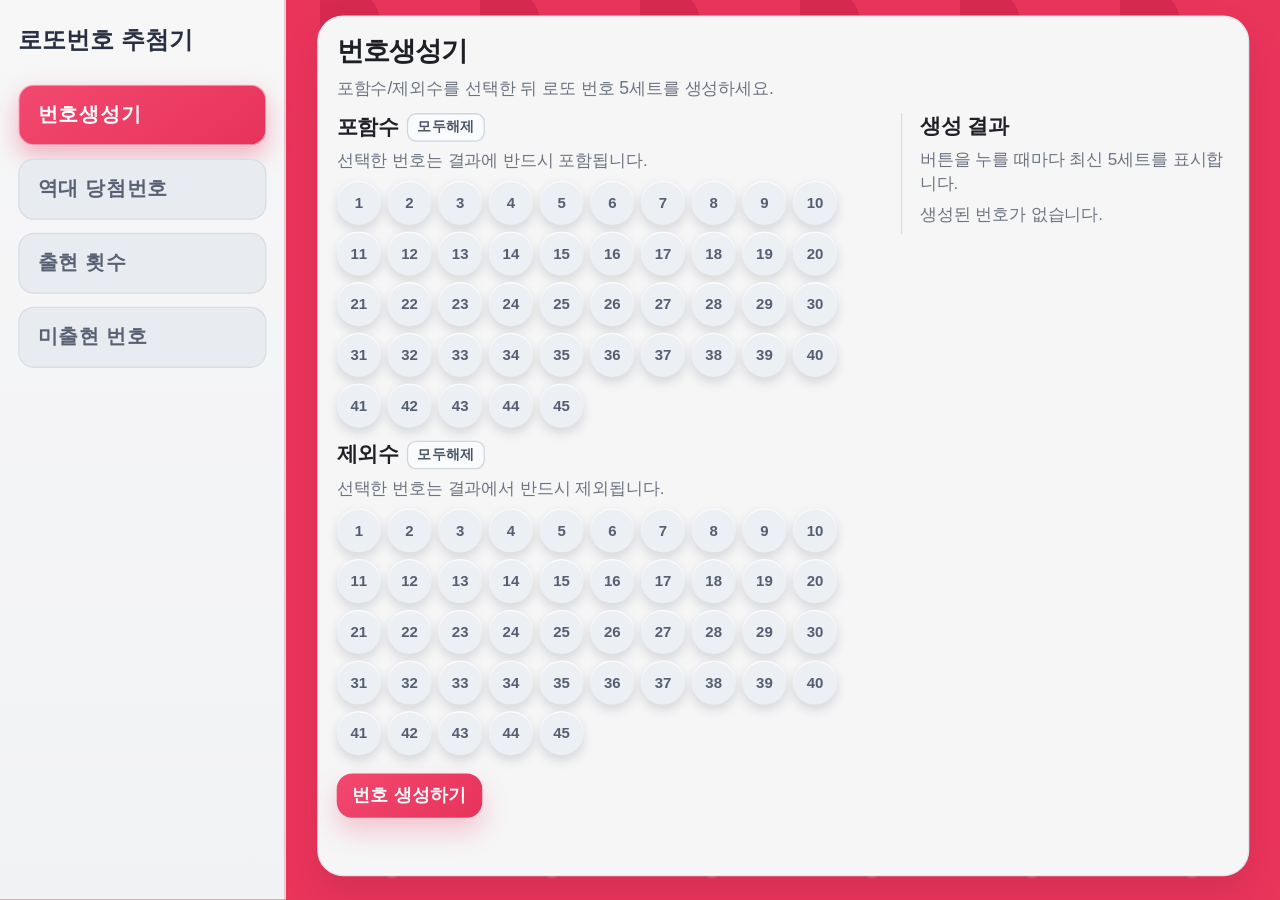
==== commit df603379: "style: 로또 화면 색상·폰트 테마 조정" ====
--- a/index.html
+++ b/index.html
@@ -7,17 +7,17 @@
   <style>
     :root {
       --ui-scale: 1.3;
-      --bg: #eef3fb;
-      --panel: #ffffff;
-      --sidebar-bg: #0f172a;
-      --sidebar-active: #1d4ed8;
-      --text: #14213d;
-      --muted: #667085;
-      --border: #d9e1ef;
-      --warning: #d97706;
-      --danger: #b91c1c;
-      --success: #047857;
-      --shadow: 0 10px 22px rgba(15, 23, 42, 0.08);
+      --bg: #ea355b;
+      --panel: #f6f6f7;
+      --sidebar-bg: #f1f2f4;
+      --sidebar-active: #e7335b;
+      --text: #1f2026;
+      --muted: #6c7381;
+      --border: #d9dde4;
+      --warning: #c06d19;
+      --danger: #d7284f;
+      --success: #2f905a;
+      --shadow: 0 14px 28px rgba(115, 19, 48, 0.16);
     }
 
     * {
@@ -26,12 +26,13 @@
 
     body {
       margin: 0;
-      font-family: "Noto Sans KR", "Malgun Gothic", "Apple SD Gothic Neo", sans-serif;
+      font-family: "Pretendard", "Noto Sans KR", "Malgun Gothic", "Apple SD Gothic Neo", sans-serif;
       color: var(--text);
-      background:
-        radial-gradient(circle at 10% 10%, #ffffff 0%, transparent 38%),
-        radial-gradient(circle at 90% 90%, #e0ecff 0%, transparent 45%),
-        var(--bg);
+      background-color: var(--bg);
+      background-image:
+        radial-gradient(circle at 24px 24px, rgba(182, 18, 60, 0.35) 0 36px, transparent 37px),
+        radial-gradient(circle at 72px 72px, rgba(255, 255, 255, 0.12) 0 6px, transparent 7px);
+      background-size: 160px 160px;
     }
 
     .app {
@@ -45,9 +46,9 @@
     .sidebar {
       width: 220px;
       padding: 24px 16px;
-      background: linear-gradient(165deg, #0f172a 0%, #111827 50%, #1f2937 100%);
-      color: #e5e7eb;
-      border-right: 1px solid rgba(148, 163, 184, 0.2);
+      background: linear-gradient(180deg, #f7f7f8 0%, var(--sidebar-bg) 100%);
+      color: #505869;
+      border-right: 1px solid #d8dde5;
     }
 
     .brand {
@@ -55,6 +56,7 @@
       font-size: 1.15rem;
       font-weight: 700;
       letter-spacing: 0.02em;
+      color: #283041;
     }
 
     .menu-list {
@@ -66,10 +68,10 @@
     .menu-btn {
       width: 100%;
       padding: 12px 14px;
-      border: 1px solid transparent;
+      border: 1px solid #d9dde5;
       border-radius: 12px;
-      background: rgba(148, 163, 184, 0.08);
-      color: #dbeafe;
+      background: #e8ebf0;
+      color: #586174;
       text-align: left;
       font-size: 0.97rem;
       font-weight: 600;
@@ -78,15 +80,15 @@
     }
 
     .menu-btn:hover {
-      background: rgba(148, 163, 184, 0.18);
+      background: #dfe4ec;
       transform: translateY(-1px);
     }
 
     .menu-btn.active {
-      background: linear-gradient(145deg, #2563eb 0%, #1d4ed8 100%);
+      background: linear-gradient(145deg, #f2486f 0%, var(--sidebar-active) 100%);
       color: #ffffff;
-      border-color: rgba(191, 219, 254, 0.5);
-      box-shadow: 0 6px 18px rgba(37, 99, 235, 0.35);
+      border-color: rgba(255, 255, 255, 0.55);
+      box-shadow: 0 8px 18px rgba(231, 51, 91, 0.35);
     }
 
     main {
@@ -100,7 +102,7 @@
       padding: clamp(14px, 2vw, 22px);
       border-radius: 20px;
       background: var(--panel);
-      border: 1px solid #edf2fb;
+      border: 1px solid #e2e5ea;
       box-shadow: var(--shadow);
     }
 
@@ -153,10 +155,10 @@
 
     .clear-group-btn {
       padding: 4px 8px;
-      border: 1px solid #cad7ee;
+      border: 1px solid #d0d6df;
       border-radius: 7px;
-      background: #ffffff;
-      color: #334155;
+      background: #fafbfc;
+      color: #4a5567;
       font-size: 0.72rem;
       font-weight: 700;
       cursor: pointer;
@@ -164,8 +166,8 @@
     }
 
     .clear-group-btn:hover {
-      background: #f2f6fd;
-      border-color: #b8c9ea;
+      background: #f0f3f7;
+      border-color: #bfc8d5;
     }
 
     .group-hint {
@@ -191,14 +193,13 @@
       border-radius: 50%;
       font-size: 0.78rem;
       font-weight: 700;
-      color: #102a43;
+      color: #555f71;
       cursor: pointer;
       position: relative;
-      background: radial-gradient(circle at 28% 25%, #fffbe9 0%, #ffe39f 45%, #f5b53f 100%);
+      background: #eceff3;
       box-shadow:
-        inset -6px -8px 12px rgba(126, 84, 11, 0.28),
-        inset 6px 8px 14px rgba(255, 255, 255, 0.7),
-        0 6px 10px rgba(15, 23, 42, 0.17);
+        inset 0 1px 0 rgba(255, 255, 255, 0.8),
+        0 4px 8px rgba(31, 37, 51, 0.15);
       transition: transform 0.14s ease, box-shadow 0.14s ease, filter 0.14s ease;
     }
 
@@ -213,20 +214,14 @@
 
     .ball-btn.include-selected {
       color: #f8fafc;
-      background: radial-gradient(circle at 30% 28%, #dbeafe 0%, #3b82f6 52%, #1d4ed8 100%);
-      box-shadow:
-        inset -6px -8px 12px rgba(9, 43, 130, 0.35),
-        inset 6px 8px 14px rgba(236, 245, 255, 0.45),
-        0 8px 14px rgba(37, 99, 235, 0.36);
+      background: #1c77d8;
+      box-shadow: 0 8px 14px rgba(28, 119, 216, 0.32);
     }
 
     .ball-btn.exclude-selected {
-      color: #fff7ed;
-      background: radial-gradient(circle at 30% 28%, #fee2e2 0%, #ef4444 52%, #b91c1c 100%);
-      box-shadow:
-        inset -6px -8px 12px rgba(99, 11, 11, 0.38),
-        inset 6px 8px 14px rgba(255, 243, 243, 0.36),
-        0 8px 14px rgba(185, 28, 28, 0.33);
+      color: #fff6f8;
+      background: #de3d60;
+      box-shadow: 0 8px 14px rgba(222, 61, 96, 0.32);
     }
 
     .generate-btn {
@@ -234,18 +229,18 @@
       padding: 10px 16px;
       border: none;
       border-radius: 12px;
-      background: linear-gradient(140deg, #0f766e 0%, #0d9488 50%, #14b8a6 100%);
+      background: linear-gradient(140deg, #f2486f 0%, var(--sidebar-active) 100%);
       color: #f8fafc;
       font-size: 0.92rem;
       font-weight: 700;
       cursor: pointer;
-      box-shadow: 0 10px 20px rgba(13, 148, 136, 0.26);
+      box-shadow: 0 10px 20px rgba(231, 51, 91, 0.26);
       transition: transform 0.16s ease, box-shadow 0.16s ease;
     }
 
     .generate-btn:hover {
       transform: translateY(-1px);
-      box-shadow: 0 12px 24px rgba(13, 148, 136, 0.32);
+      box-shadow: 0 12px 24px rgba(231, 51, 91, 0.33);
     }
 
     .generate-btn:active {
@@ -283,7 +278,7 @@
       padding: 8px 10px;
       border: 1px solid var(--border);
       border-radius: 12px;
-      background: #f8fbff;
+      background: #fafbfc;
       display: flex;
       flex-wrap: nowrap;
       align-items: center;
@@ -303,7 +298,7 @@
       min-width: 48px;
       font-size: 0.9rem;
       font-weight: 700;
-      color: #1e3a8a;
+      color: #3d4659;
     }
 
     .result-balls {
@@ -316,10 +311,10 @@
       flex-shrink: 0;
       margin-left: auto;
       padding: 6px 10px;
-      border: 1px solid #c7d7f2;
+      border: 1px solid #d0d6e0;
       border-radius: 8px;
       background: #ffffff;
-      color: #1d4ed8;
+      color: #596276;
       font-size: 0.76rem;
       font-weight: 700;
       cursor: pointer;
@@ -327,8 +322,8 @@
     }
 
     .reroll-btn:hover {
-      background: #eaf1ff;
-      border-color: #aac3ee;
+      background: #edf1f6;
+      border-color: #bcc7d8;
     }
 
     .mini-ball {
@@ -340,52 +335,29 @@
       font-size: 0.76rem;
       font-weight: 700;
       color: #ffffff;
-      text-shadow: 0 1px 2px rgba(0, 0, 0, 0.2);
-      background: radial-gradient(circle at 30% 28%, #ffe17f 0%, #f8b400 46%, #d59400 100%);
-      box-shadow:
-        inset -4px -5px 8px rgba(135, 94, 15, 0.3),
-        inset 4px 5px 8px rgba(255, 248, 203, 0.62),
-        0 3px 8px rgba(15, 23, 42, 0.14);
+      text-shadow: 0 1px 1px rgba(0, 0, 0, 0.12);
+      background: #e69c0a;
+      box-shadow: 0 4px 10px rgba(31, 37, 51, 0.2);
     }
 
     .mini-ball.range-1 {
-      background: radial-gradient(circle at 30% 28%, #ffe17f 0%, #f8b400 46%, #d59400 100%);
-      box-shadow:
-        inset -4px -5px 8px rgba(135, 94, 15, 0.3),
-        inset 4px 5px 8px rgba(255, 248, 203, 0.62),
-        0 3px 8px rgba(15, 23, 42, 0.14);
+      background: #e69c0a;
     }
 
     .mini-ball.range-2 {
-      background: radial-gradient(circle at 30% 28%, #86dcff 0%, #4db8eb 48%, #2a95c8 100%);
-      box-shadow:
-        inset -4px -5px 8px rgba(24, 111, 150, 0.35),
-        inset 4px 5px 8px rgba(220, 244, 255, 0.58),
-        0 3px 8px rgba(15, 23, 42, 0.14);
+      background: #1e73d6;
     }
 
     .mini-ball.range-3 {
-      background: radial-gradient(circle at 30% 28%, #ff9fa7 0%, #f5656f 48%, #df4a55 100%);
-      box-shadow:
-        inset -4px -5px 8px rgba(145, 47, 55, 0.33),
-        inset 4px 5px 8px rgba(255, 224, 228, 0.55),
-        0 3px 8px rgba(15, 23, 42, 0.14);
+      background: #de3d60;
     }
 
     .mini-ball.range-4 {
-      background: radial-gradient(circle at 30% 28%, #c6cad1 0%, #969da7 48%, #787f88 100%);
-      box-shadow:
-        inset -4px -5px 8px rgba(83, 90, 101, 0.38),
-        inset 4px 5px 8px rgba(236, 240, 246, 0.5),
-        0 3px 8px rgba(15, 23, 42, 0.14);
+      background: #7b8393;
     }
 
     .mini-ball.range-5 {
-      background: radial-gradient(circle at 30% 28%, #b7ee70 0%, #8ecf3a 48%, #70ad23 100%);
-      box-shadow:
-        inset -4px -5px 8px rgba(75, 121, 26, 0.35),
-        inset 4px 5px 8px rgba(234, 252, 208, 0.55),
-        0 3px 8px rgba(15, 23, 42, 0.14);
+      background: #2fa04f;
     }
 
     .hidden {
@@ -401,7 +373,7 @@
     }
 
     .stats-status.loading {
-      color: #1d4ed8;
+      color: var(--sidebar-active);
     }
 
     .stats-status.warning {
@@ -417,7 +389,7 @@
       padding: 10px;
       border: 1px solid var(--border);
       border-radius: 12px;
-      background: #f8fbff;
+      background: #fafbfc;
     }
 
     .stats-item-head {
@@ -431,7 +403,7 @@
     .stats-round {
       font-size: 0.95rem;
       font-weight: 800;
-      color: #1e3a8a;
+      color: #2e3748;
     }
 
     .stats-date {
@@ -449,31 +421,31 @@
     .stats-plus {
       font-size: 0.82rem;
       font-weight: 700;
-      color: #475569;
+      color: #737d8d;
       margin: 0 1px;
     }
 
     .stats-empty {
       padding: 14px 10px;
-      border: 1px dashed #cbd5e1;
+      border: 1px dashed #d4d9e2;
       border-radius: 10px;
       text-align: center;
-      color: #64748b;
+      color: #687487;
       font-size: 0.85rem;
       font-weight: 600;
-      background: #f8fafc;
+      background: #f7f9fb;
     }
 
     .stats-sentinel {
       margin-top: 10px;
       padding: 10px 12px;
-      border: 1px dashed #c5d3eb;
+      border: 1px dashed #d4d9e2;
       border-radius: 10px;
       text-align: center;
-      color: #5b6b82;
+      color: #667285;
       font-size: 0.8rem;
       font-weight: 600;
-      background: #f8fbff;
+      background: #f7f9fb;
     }
 
     .frequency-toolbar {
@@ -487,24 +459,24 @@
     .frequency-label {
       font-size: 0.84rem;
       font-weight: 700;
-      color: #334155;
+      color: #4c5668;
     }
 
     .frequency-select {
       min-width: 150px;
       padding: 7px 10px;
-      border: 1px solid #cbd5e1;
+      border: 1px solid #d0d6df;
       border-radius: 9px;
       background: #ffffff;
-      color: #0f172a;
+      color: #2c3444;
       font-size: 0.82rem;
       font-weight: 600;
       outline: none;
     }
 
     .frequency-select:focus {
-      border-color: #4f8fe6;
-      box-shadow: 0 0 0 3px rgba(79, 143, 230, 0.17);
+      border-color: #ed4f72;
+      box-shadow: 0 0 0 3px rgba(237, 79, 114, 0.17);
     }
 
     .frequency-list {
@@ -526,7 +498,7 @@
       padding: 8px 4px;
       border: 1px solid var(--border);
       border-radius: 10px;
-      background: #f8fbff;
+      background: #fafbfc;
     }
 
     .frequency-count-under {
@@ -550,28 +522,28 @@
       padding: 8px 10px;
       border: 1px solid var(--border);
       border-radius: 10px;
-      background: #f8fbff;
+      background: #fafbfc;
     }
 
     .absence-bar-track {
       height: 10px;
       width: 100%;
       border-radius: 999px;
-      background: #d8dee8;
+      background: #dfe4eb;
       overflow: hidden;
     }
 
     .absence-bar-fill {
       height: 100%;
       border-radius: 999px;
-      background: linear-gradient(90deg, #ff5b9c 0%, #ec4899 100%);
-      box-shadow: 0 0 0 1px rgba(236, 72, 153, 0.15);
+      background: linear-gradient(90deg, #ff5a7e 0%, #e7345b 100%);
+      box-shadow: 0 0 0 1px rgba(231, 52, 91, 0.15);
     }
 
     .absence-weeks {
       font-size: 0.84rem;
       font-weight: 800;
-      color: #475569;
+      color: #576173;
       text-align: right;
     }
 
@@ -720,7 +692,8 @@
       }
 
       .group-title-row {
-        justify-content: space-between;
+        justify-content: flex-start;
+        gap: 4px;
       }
 
       .group-hint {
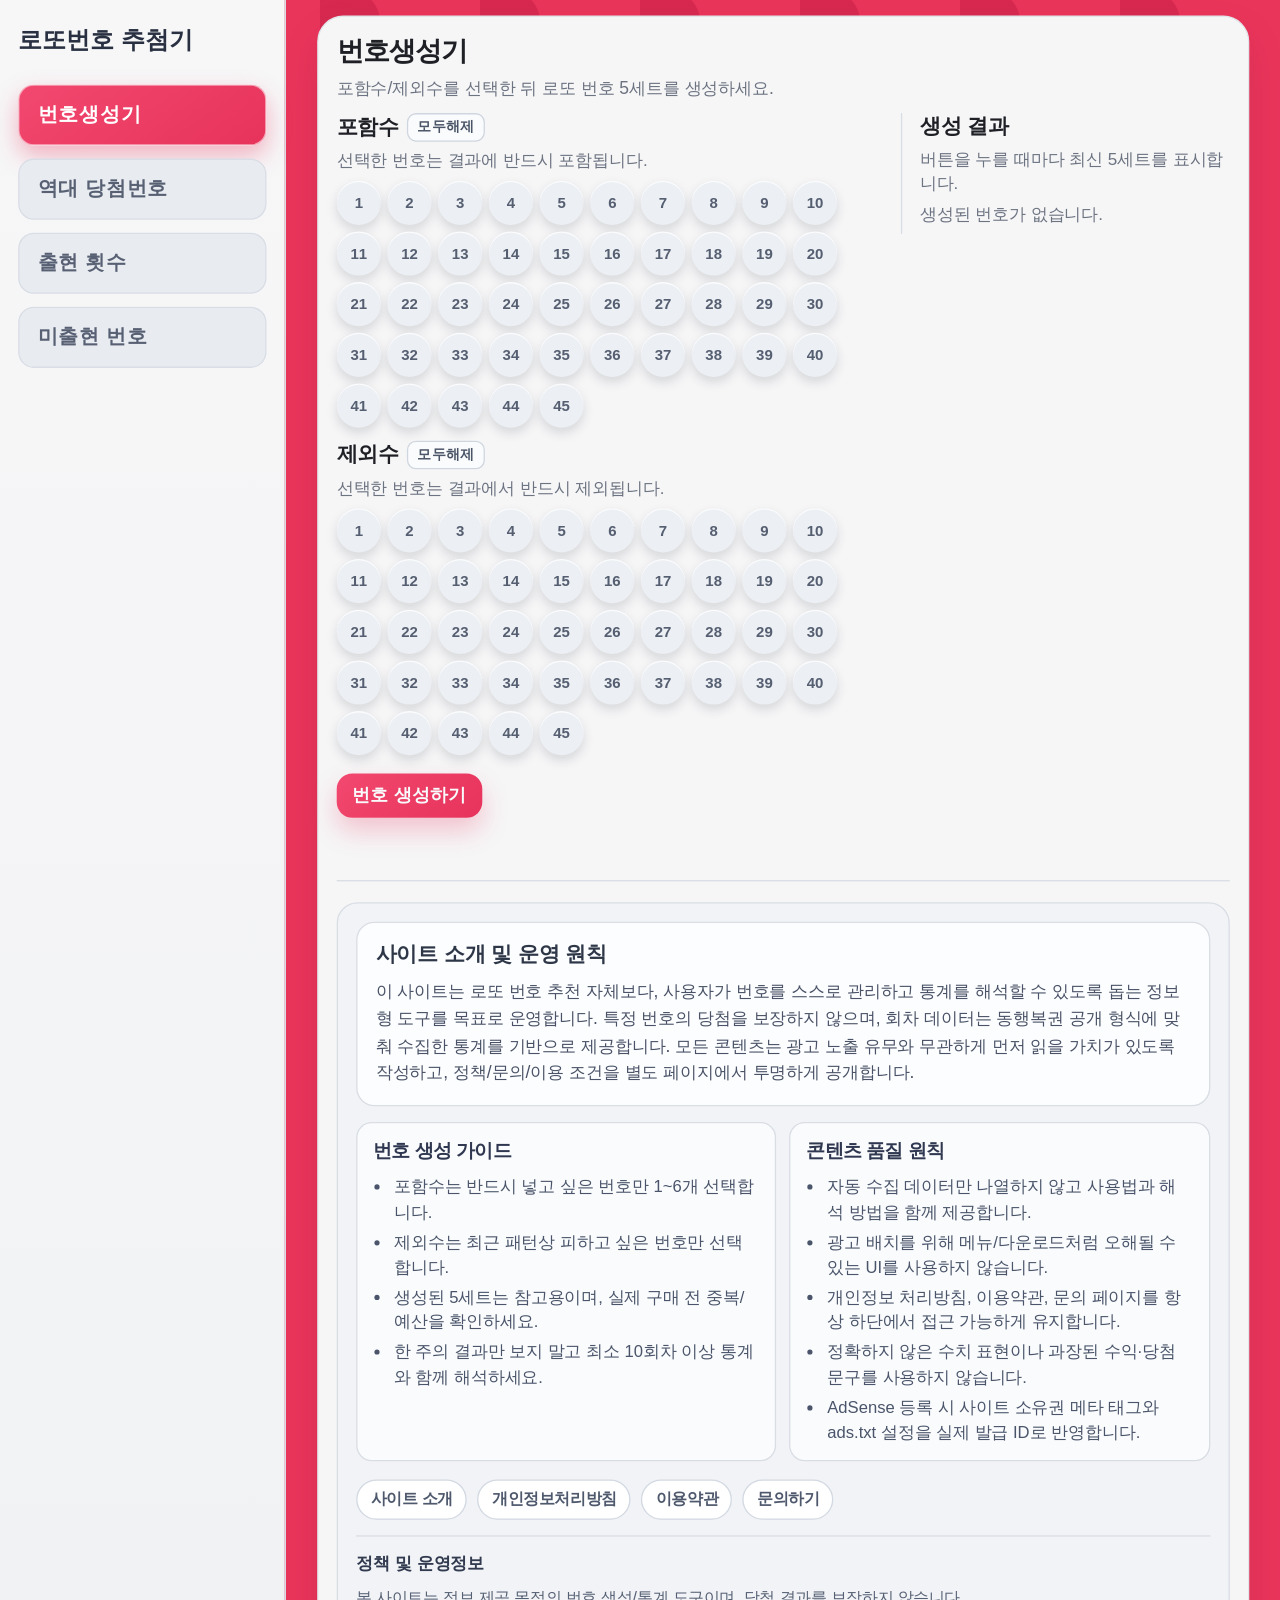
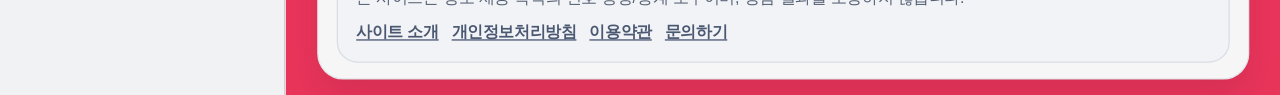
==== commit 8ca4b7df: "feat: adsense 심사용 정책 페이지 및 안내 레이아웃 정비" ====
--- a/index.html
+++ b/index.html
@@ -3,7 +3,23 @@
 <head>
   <meta charset="UTF-8">
   <meta name="viewport" content="width=device-width, initial-scale=1.0">
-  <title>로또번호 추첨기</title>
+  <title>로또번호 추첨기 | 통계 기반 번호 생성</title>
+  <meta name="description" content="포함수·제외수 기반 로또 번호 생성기와 역대 당첨번호, 출현 횟수, 미출현 번호 통계를 제공합니다.">
+  <meta name="robots" content="index, follow, max-image-preview:large, max-snippet:-1, max-video-preview:-1">
+  <meta name="author" content="로또번호 추첨기 운영팀">
+  <meta property="og:type" content="website">
+  <meta property="og:title" content="로또번호 추첨기 | 통계 기반 번호 생성">
+  <meta property="og:description" content="로또 번호 생성과 회차 통계를 한 번에 확인할 수 있는 정보형 도구 페이지입니다.">
+  <meta property="og:locale" content="ko_KR">
+  <script type="application/ld+json">
+    {
+      "@context": "https://schema.org",
+      "@type": "WebSite",
+      "name": "로또번호 추첨기",
+      "description": "로또 번호 생성과 통계를 제공하는 정보형 웹사이트",
+      "inLanguage": "ko-KR"
+    }
+  </script>
   <style>
     :root {
       --ui-scale: 1.3;
@@ -551,6 +567,139 @@
       width: 100%;
     }
 
+    .site-guide-divider {
+      margin-top: 16px;
+      height: 1px;
+      width: 100%;
+      background: var(--border);
+    }
+
+    .site-guide {
+      margin-top: 16px;
+      padding: 14px;
+      border: 1px solid var(--border);
+      border-radius: 16px;
+      background: #f1f3f6;
+      display: grid;
+      gap: 12px;
+    }
+
+    .guide-intro {
+      padding: 14px;
+      border: 1px solid var(--border);
+      border-radius: 14px;
+      background: #fcfdff;
+    }
+
+    .guide-intro-title {
+      margin: 0 0 8px;
+      font-size: 1rem;
+      font-weight: 800;
+      color: #2e3748;
+    }
+
+    .guide-intro p {
+      margin: 0;
+      color: #495266;
+      line-height: 1.55;
+      font-size: 0.84rem;
+    }
+
+    .guide-grid {
+      display: grid;
+      grid-template-columns: repeat(2, minmax(0, 1fr));
+      gap: 10px;
+    }
+
+    .guide-card {
+      padding: 12px;
+      border: 1px solid var(--border);
+      border-radius: 12px;
+      background: #fafbfc;
+    }
+
+    .guide-card-title {
+      margin: 0 0 8px;
+      font-size: 0.9rem;
+      font-weight: 800;
+      color: #2f3850;
+    }
+
+    .guide-list {
+      margin: 0;
+      padding-left: 16px;
+      color: #4a556b;
+      font-size: 0.8rem;
+      line-height: 1.5;
+    }
+
+    .guide-list li + li {
+      margin-top: 4px;
+    }
+
+    .guide-policy-links {
+      display: flex;
+      flex-wrap: wrap;
+      gap: 8px;
+      margin-top: 2px;
+    }
+
+    .guide-policy-links a {
+      padding: 6px 10px;
+      border-radius: 999px;
+      border: 1px solid #d3d9e2;
+      background: #ffffff;
+      color: #4f596d;
+      text-decoration: none;
+      font-size: 0.76rem;
+      font-weight: 700;
+    }
+
+    .guide-policy-links a:hover {
+      background: #f1f4f8;
+      border-color: #c5cedb;
+    }
+
+    .site-footer {
+      width: 100%;
+      margin: 0;
+      padding: 12px 0 0;
+      border-radius: 0;
+      border: none;
+      border-top: 1px solid var(--border);
+      background: transparent;
+      color: #566074;
+      box-shadow: none;
+    }
+
+    .site-footer-title {
+      margin: 0 0 8px;
+      font-size: 0.84rem;
+      font-weight: 800;
+      color: #313a4e;
+    }
+
+    .site-footer p {
+      margin: 0;
+      font-size: 0.77rem;
+      line-height: 1.5;
+    }
+
+    .footer-links {
+      margin-top: 8px;
+      display: flex;
+      gap: 10px;
+      flex-wrap: wrap;
+    }
+
+    .footer-links a {
+      color: #4b5872;
+      font-size: 0.77rem;
+      font-weight: 700;
+      text-decoration: underline;
+      text-underline-offset: 2px;
+    }
+
     /* 화면 높이가 낮은 데스크톱에서 스크롤 없이 버튼까지 보이도록 추가 압축한다. */
     @media (min-width: 901px) and (max-height: 920px) {
       .sidebar {
@@ -733,6 +882,14 @@
 
       .frequency-list {
         grid-template-columns: repeat(5, minmax(0, 1fr));
+      }
+
+      .guide-grid {
+        grid-template-columns: 1fr;
+      }
+
+      .site-footer {
+        border-radius: 0;
       }
     }
 
@@ -800,6 +957,59 @@
             <p class="group-hint">버튼을 누를 때마다 최신 5세트를 표시합니다.</p>
             <div id="results" class="results" aria-label="생성 결과"></div>
           </div>
+        </div>
+
+        <div class="site-guide-divider" aria-hidden="true"></div>
+        <div class="site-guide" aria-label="사이트 안내">
+          <div class="guide-intro">
+            <h3 class="guide-intro-title">사이트 소개 및 운영 원칙</h3>
+            <p>
+              이 사이트는 로또 번호 추천 자체보다, 사용자가 번호를 스스로 관리하고 통계를 해석할 수 있도록 돕는 정보형 도구를 목표로 운영합니다.
+              특정 번호의 당첨을 보장하지 않으며, 회차 데이터는 동행복권 공개 형식에 맞춰 수집한 통계를 기반으로 제공합니다.
+              모든 콘텐츠는 광고 노출 유무와 무관하게 먼저 읽을 가치가 있도록 작성하고, 정책/문의/이용 조건을 별도 페이지에서 투명하게 공개합니다.
+            </p>
+          </div>
+
+          <div class="guide-grid">
+            <article class="guide-card">
+              <h4 class="guide-card-title">번호 생성 가이드</h4>
+              <ul class="guide-list">
+                <li>포함수는 반드시 넣고 싶은 번호만 1~6개 선택합니다.</li>
+                <li>제외수는 최근 패턴상 피하고 싶은 번호만 선택합니다.</li>
+                <li>생성된 5세트는 참고용이며, 실제 구매 전 중복/예산을 확인하세요.</li>
+                <li>한 주의 결과만 보지 말고 최소 10회차 이상 통계와 함께 해석하세요.</li>
+              </ul>
+            </article>
+
+            <article class="guide-card">
+              <h4 class="guide-card-title">콘텐츠 품질 원칙</h4>
+              <ul class="guide-list">
+                <li>자동 수집 데이터만 나열하지 않고 사용법과 해석 방법을 함께 제공합니다.</li>
+                <li>광고 배치를 위해 메뉴/다운로드처럼 오해될 수 있는 UI를 사용하지 않습니다.</li>
+                <li>개인정보 처리방침, 이용약관, 문의 페이지를 항상 하단에서 접근 가능하게 유지합니다.</li>
+                <li>정확하지 않은 수치 표현이나 과장된 수익·당첨 문구를 사용하지 않습니다.</li>
+                <li>AdSense 등록 시 사이트 소유권 메타 태그와 ads.txt 설정을 실제 발급 ID로 반영합니다.</li>
+              </ul>
+            </article>
+          </div>
+
+          <div class="guide-policy-links">
+            <a href="./about.html">사이트 소개</a>
+            <a href="./privacy.html">개인정보처리방침</a>
+            <a href="./terms.html">이용약관</a>
+            <a href="./contact.html">문의하기</a>
+          </div>
+
+          <footer class="site-footer">
+            <h3 class="site-footer-title">정책 및 운영정보</h3>
+            <p>본 사이트는 정보 제공 목적의 번호 생성/통계 도구이며, 당첨 결과를 보장하지 않습니다.</p>
+            <div class="footer-links">
+              <a href="./about.html">사이트 소개</a>
+              <a href="./privacy.html">개인정보처리방침</a>
+              <a href="./terms.html">이용약관</a>
+              <a href="./contact.html">문의하기</a>
+            </div>
+          </footer>
         </div>
       </section>
 
@@ -1468,8 +1678,7 @@
       } catch (error) {
         if (state.statsHistory.length > 0) {
           state.statsLoaded = true;
-          const lastRound = state.statsHistory[state.statsHistory.length - 1].round;
-          state.statsWarning = `동행복권 서버 응답 제한으로 저장된 데이터(${lastRound}회차 기준)를 표시합니다.`;
+          state.statsWarning = "";
         } else {
           const isNetworkLike = error instanceof TypeError;
           state.statsError = isNetworkLike
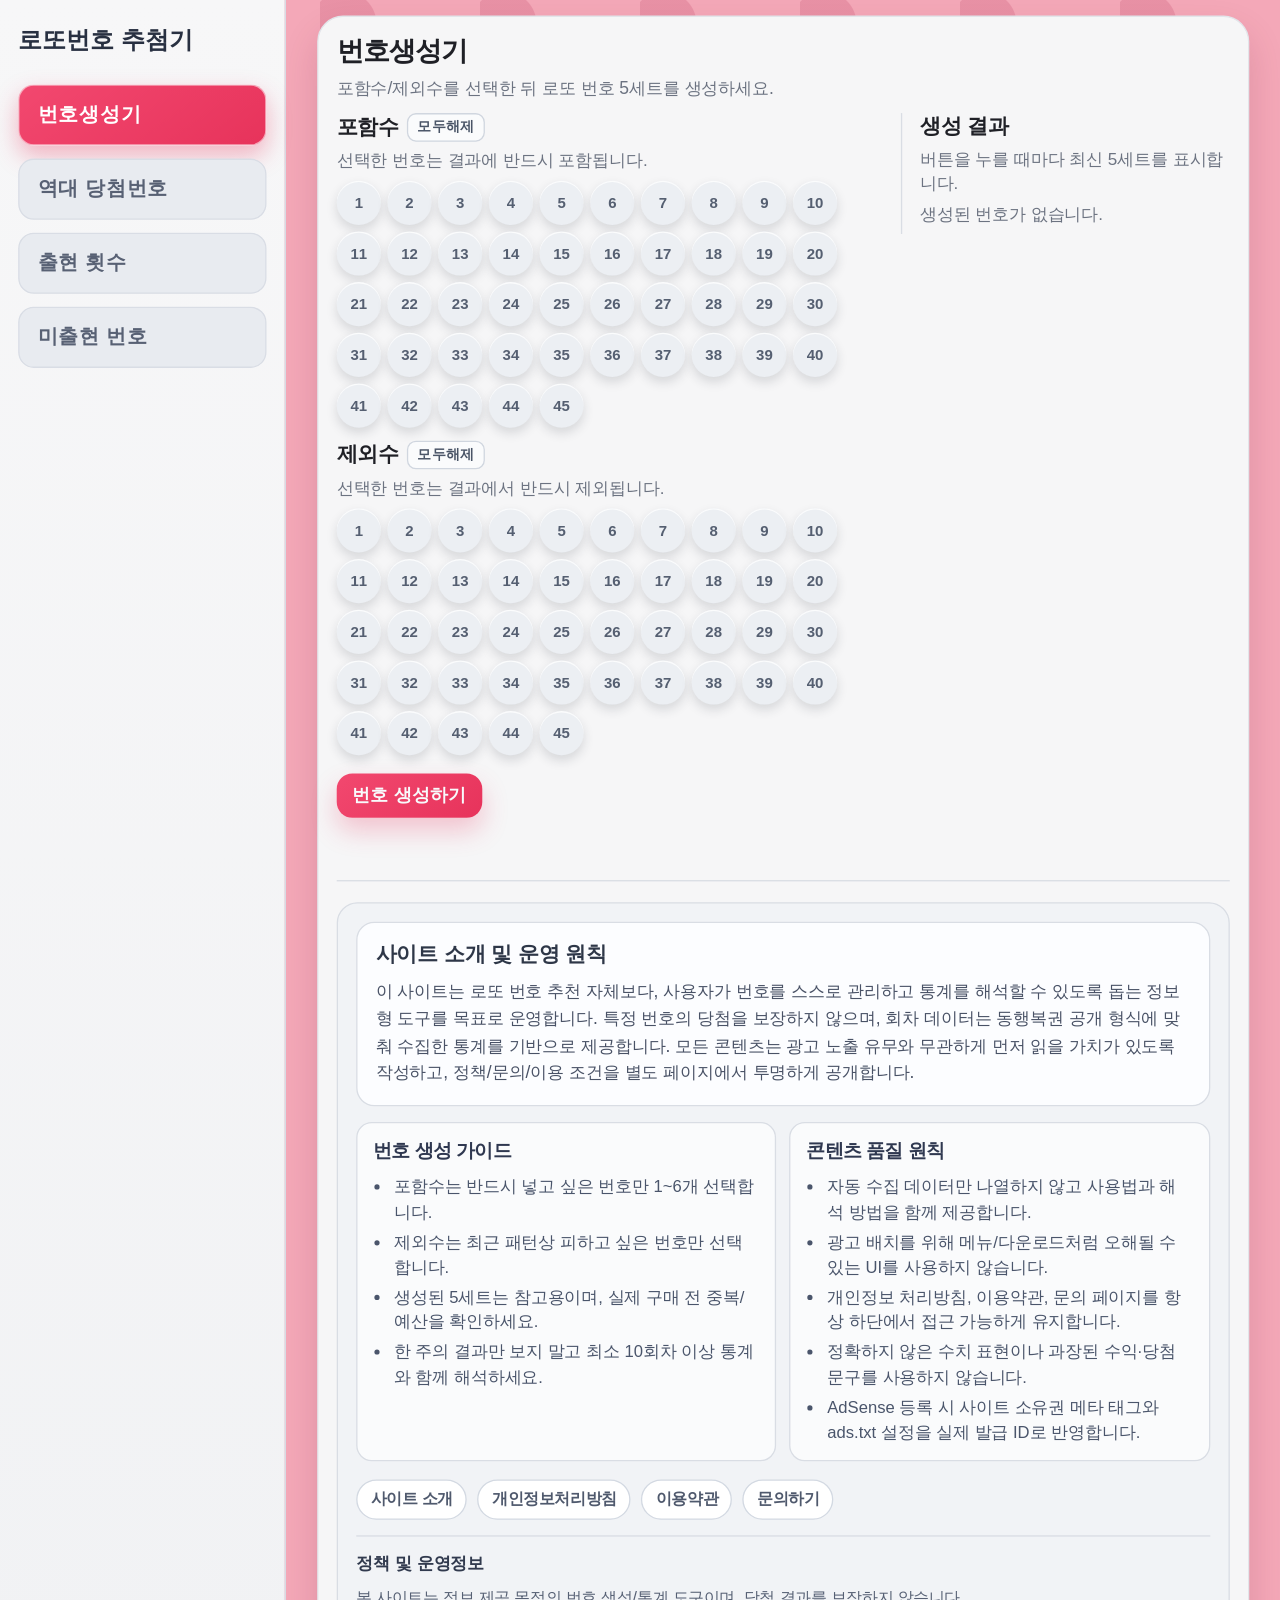
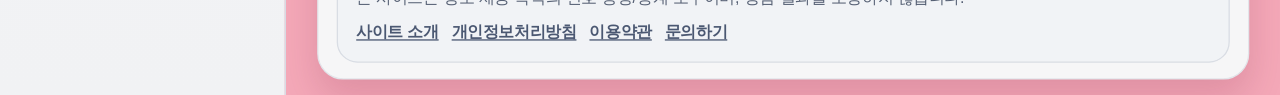
==== commit 64d7bab9: "style: 페이지 배경 톤 완화" ====
--- a/index.html
+++ b/index.html
@@ -23,7 +23,7 @@
   <style>
     :root {
       --ui-scale: 1.3;
-      --bg: #ea355b;
+      --bg: #f4a8b8;
       --panel: #f6f6f7;
       --sidebar-bg: #f1f2f4;
       --sidebar-active: #e7335b;
@@ -46,8 +46,8 @@
       color: var(--text);
       background-color: var(--bg);
       background-image:
-        radial-gradient(circle at 24px 24px, rgba(182, 18, 60, 0.35) 0 36px, transparent 37px),
-        radial-gradient(circle at 72px 72px, rgba(255, 255, 255, 0.12) 0 6px, transparent 7px);
+        radial-gradient(circle at 24px 24px, rgba(170, 28, 72, 0.16) 0 32px, transparent 33px),
+        radial-gradient(circle at 72px 72px, rgba(255, 255, 255, 0.09) 0 6px, transparent 7px);
       background-size: 160px 160px;
     }
 
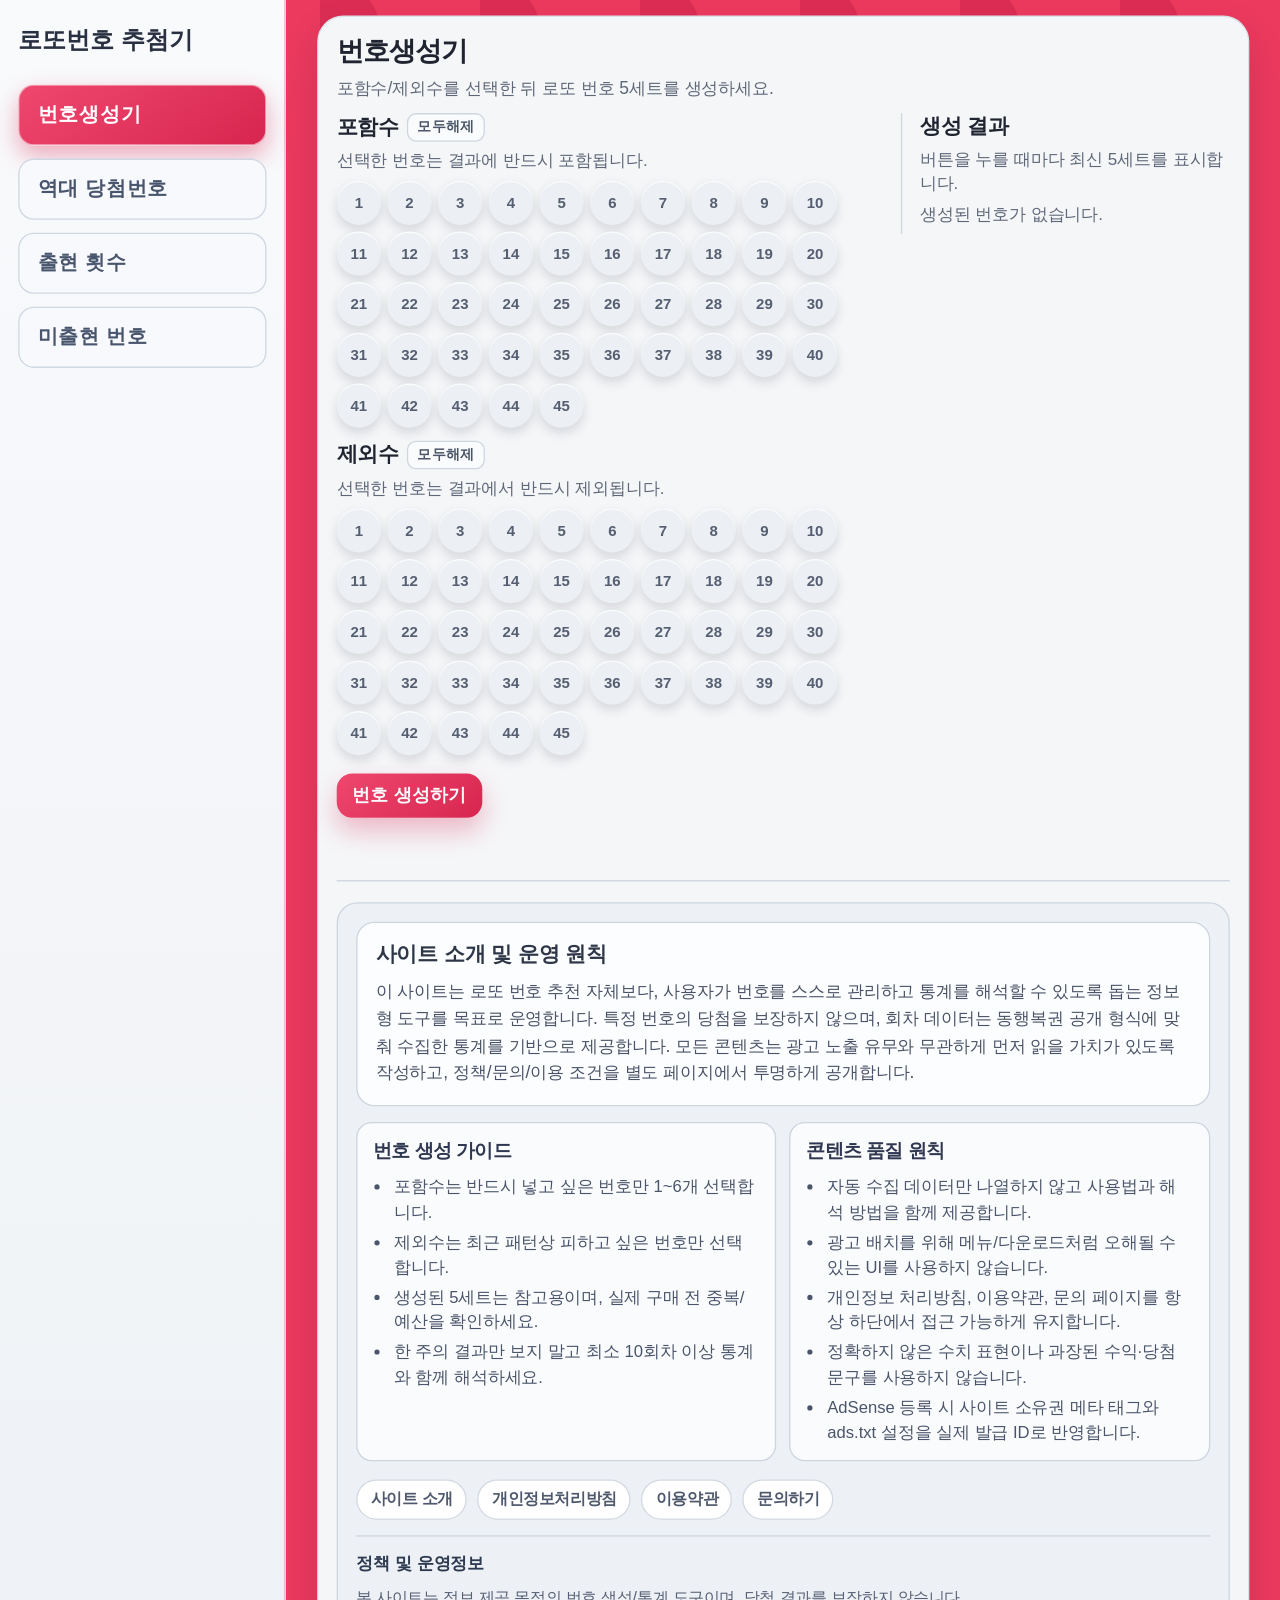
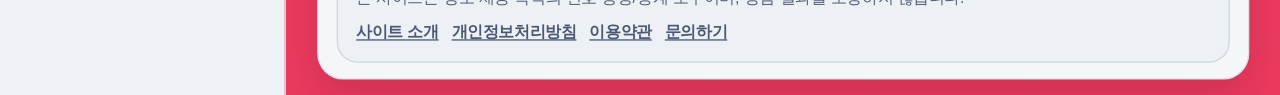
==== commit 25fc229b: "style: 로또 공식톤 색상 리파인" ====
--- a/index.html
+++ b/index.html
@@ -23,17 +23,17 @@
   <style>
     :root {
       --ui-scale: 1.3;
-      --bg: #f4a8b8;
-      --panel: #f6f6f7;
-      --sidebar-bg: #f1f2f4;
-      --sidebar-active: #e7335b;
-      --text: #1f2026;
-      --muted: #6c7381;
-      --border: #d9dde4;
-      --warning: #c06d19;
-      --danger: #d7284f;
-      --success: #2f905a;
-      --shadow: 0 14px 28px rgba(115, 19, 48, 0.16);
+      --bg: #eb3a5e;
+      --panel: #f5f6f8;
+      --sidebar-bg: #eef1f5;
+      --sidebar-active: #d7264f;
+      --text: #1f2430;
+      --muted: #5f6879;
+      --border: #ced5df;
+      --warning: #b77722;
+      --danger: #c32248;
+      --success: #2f8a56;
+      --shadow: 0 14px 28px rgba(105, 22, 46, 0.2);
     }
 
     * {
@@ -46,8 +46,8 @@
       color: var(--text);
       background-color: var(--bg);
       background-image:
-        radial-gradient(circle at 24px 24px, rgba(170, 28, 72, 0.16) 0 32px, transparent 33px),
-        radial-gradient(circle at 72px 72px, rgba(255, 255, 255, 0.09) 0 6px, transparent 7px);
+        radial-gradient(circle at 24px 24px, rgba(188, 20, 62, 0.32) 0 34px, transparent 35px),
+        radial-gradient(circle at 72px 72px, rgba(255, 255, 255, 0.16) 0 7px, transparent 8px);
       background-size: 160px 160px;
     }
 
@@ -62,9 +62,9 @@
     .sidebar {
       width: 220px;
       padding: 24px 16px;
-      background: linear-gradient(180deg, #f7f7f8 0%, var(--sidebar-bg) 100%);
-      color: #505869;
-      border-right: 1px solid #d8dde5;
+      background: linear-gradient(180deg, #f9fafc 0%, var(--sidebar-bg) 100%);
+      color: #4a556d;
+      border-right: 1px solid #d2d9e3;
     }
 
     .brand {
@@ -84,10 +84,10 @@
     .menu-btn {
       width: 100%;
       padding: 12px 14px;
-      border: 1px solid #d9dde5;
+      border: 1px solid #cfd7e2;
       border-radius: 12px;
-      background: #e8ebf0;
-      color: #586174;
+      background: #f7f9fc;
+      color: #48556d;
       text-align: left;
       font-size: 0.97rem;
       font-weight: 600;
@@ -96,15 +96,15 @@
     }
 
     .menu-btn:hover {
-      background: #dfe4ec;
+      background: #ecf1f7;
       transform: translateY(-1px);
     }
 
     .menu-btn.active {
-      background: linear-gradient(145deg, #f2486f 0%, var(--sidebar-active) 100%);
+      background: linear-gradient(145deg, #ef476f 0%, var(--sidebar-active) 100%);
       color: #ffffff;
       border-color: rgba(255, 255, 255, 0.55);
-      box-shadow: 0 8px 18px rgba(231, 51, 91, 0.35);
+      box-shadow: 0 8px 18px rgba(215, 38, 79, 0.37);
     }
 
     main {
@@ -118,7 +118,7 @@
       padding: clamp(14px, 2vw, 22px);
       border-radius: 20px;
       background: var(--panel);
-      border: 1px solid #e2e5ea;
+      border: 1px solid #dbe1e9;
       box-shadow: var(--shadow);
     }
 
@@ -230,14 +230,14 @@
 
     .ball-btn.include-selected {
       color: #f8fafc;
-      background: #1c77d8;
-      box-shadow: 0 8px 14px rgba(28, 119, 216, 0.32);
+      background: #176dca;
+      box-shadow: 0 8px 14px rgba(23, 109, 202, 0.35);
     }
 
     .ball-btn.exclude-selected {
       color: #fff6f8;
-      background: #de3d60;
-      box-shadow: 0 8px 14px rgba(222, 61, 96, 0.32);
+      background: #ce3558;
+      box-shadow: 0 8px 14px rgba(206, 53, 88, 0.35);
     }
 
     .generate-btn {
@@ -245,18 +245,18 @@
       padding: 10px 16px;
       border: none;
       border-radius: 12px;
-      background: linear-gradient(140deg, #f2486f 0%, var(--sidebar-active) 100%);
+      background: linear-gradient(140deg, #ef476f 0%, var(--sidebar-active) 100%);
       color: #f8fafc;
       font-size: 0.92rem;
       font-weight: 700;
       cursor: pointer;
-      box-shadow: 0 10px 20px rgba(231, 51, 91, 0.26);
+      box-shadow: 0 10px 20px rgba(215, 38, 79, 0.3);
       transition: transform 0.16s ease, box-shadow 0.16s ease;
     }
 
     .generate-btn:hover {
       transform: translateY(-1px);
-      box-shadow: 0 12px 24px rgba(231, 51, 91, 0.33);
+      box-shadow: 0 12px 24px rgba(215, 38, 79, 0.36);
     }
 
     .generate-btn:active {
@@ -579,7 +579,7 @@
       padding: 14px;
       border: 1px solid var(--border);
       border-radius: 16px;
-      background: #f1f3f6;
+      background: #edf1f6;
       display: grid;
       gap: 12px;
     }
@@ -676,7 +676,7 @@
       margin: 0 0 8px;
       font-size: 0.84rem;
       font-weight: 800;
-      color: #313a4e;
+      color: #2d3a50;
     }
 
     .site-footer p {
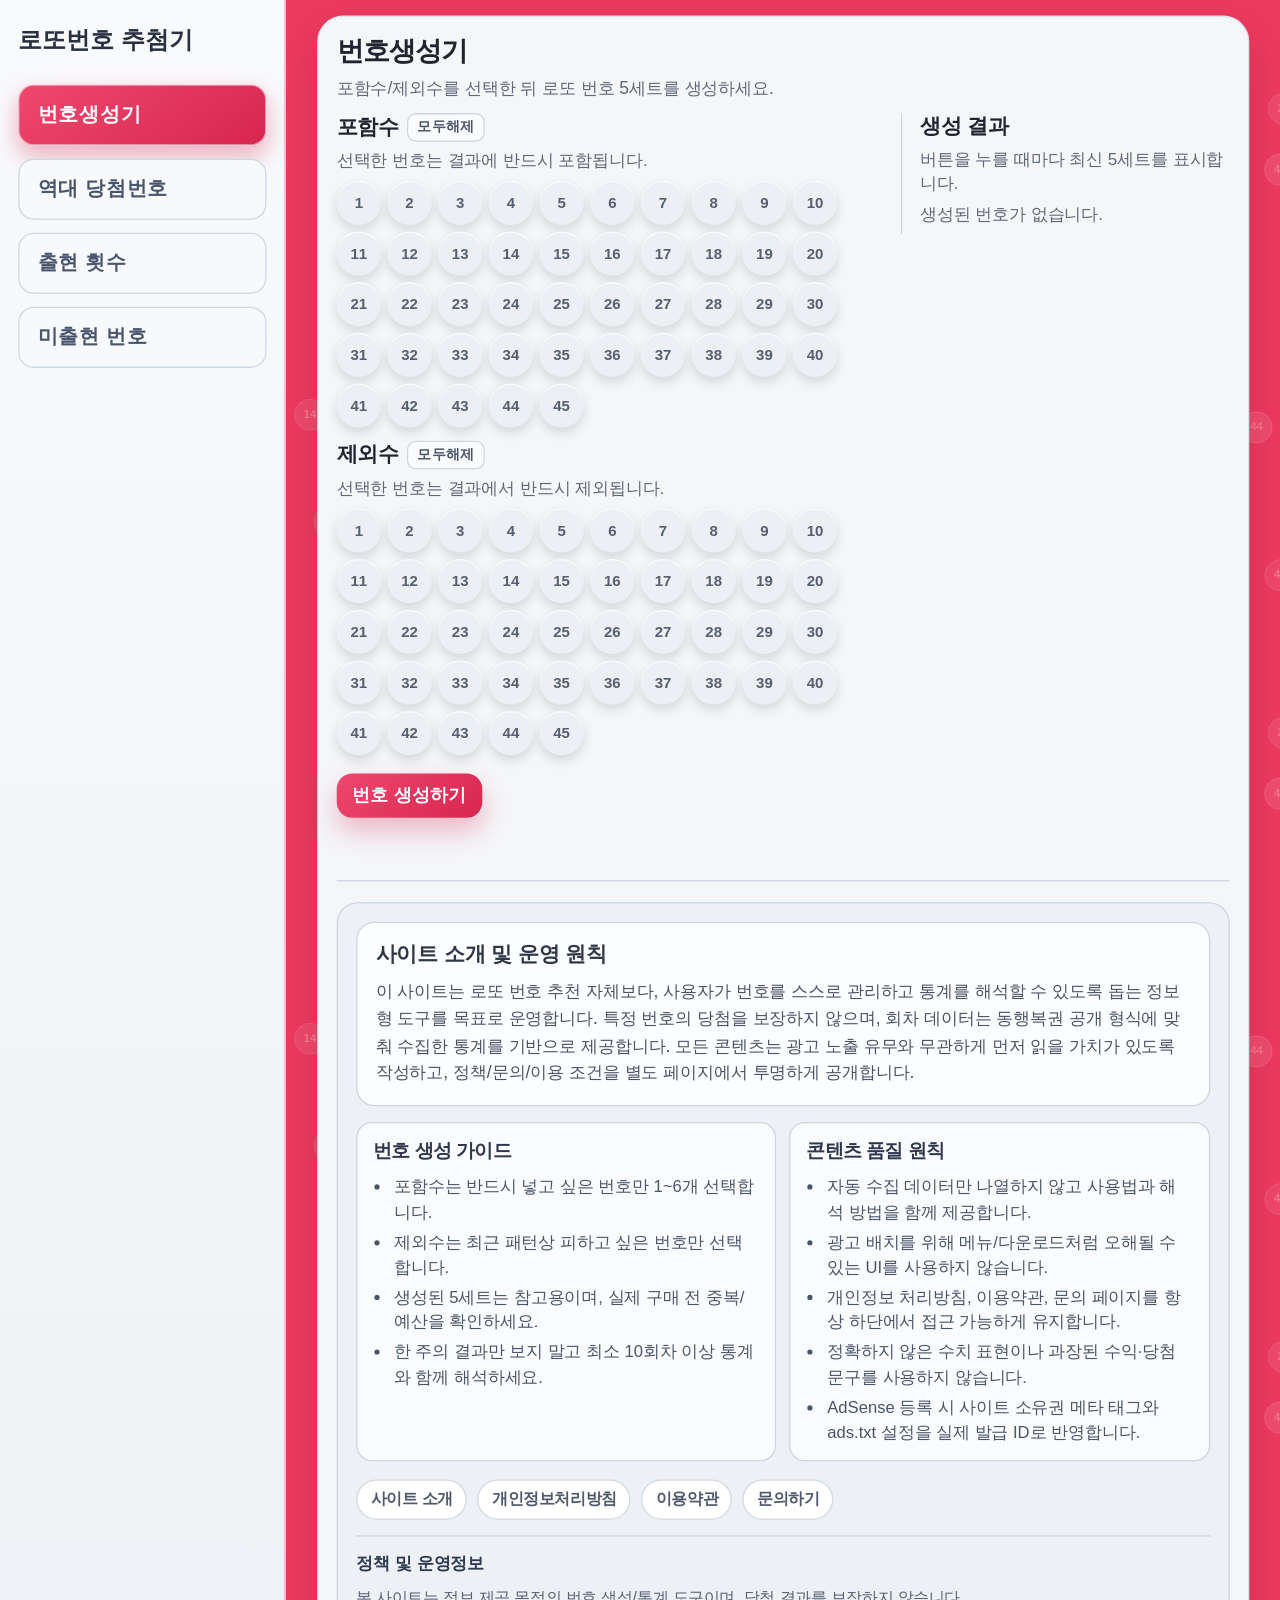
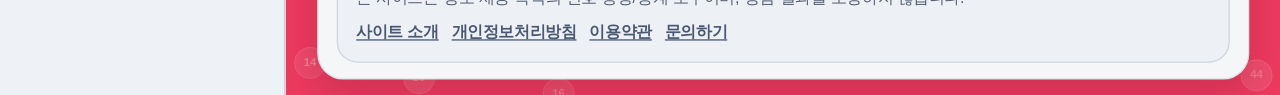
==== commit 387ad431: "style: 로또볼 배경 패턴 밀도 및 배치 조정" ====
--- a/index.html
+++ b/index.html
@@ -45,10 +45,8 @@
       font-family: "Pretendard", "Noto Sans KR", "Malgun Gothic", "Apple SD Gothic Neo", sans-serif;
       color: var(--text);
       background-color: var(--bg);
-      background-image:
-        radial-gradient(circle at 24px 24px, rgba(188, 20, 62, 0.32) 0 34px, transparent 35px),
-        radial-gradient(circle at 72px 72px, rgba(255, 255, 255, 0.16) 0 7px, transparent 8px);
-      background-size: 160px 160px;
+      background-image: url("./bg-lotto-balls.svg");
+      background-size: 1040px 624px;
     }
 
     .app {
